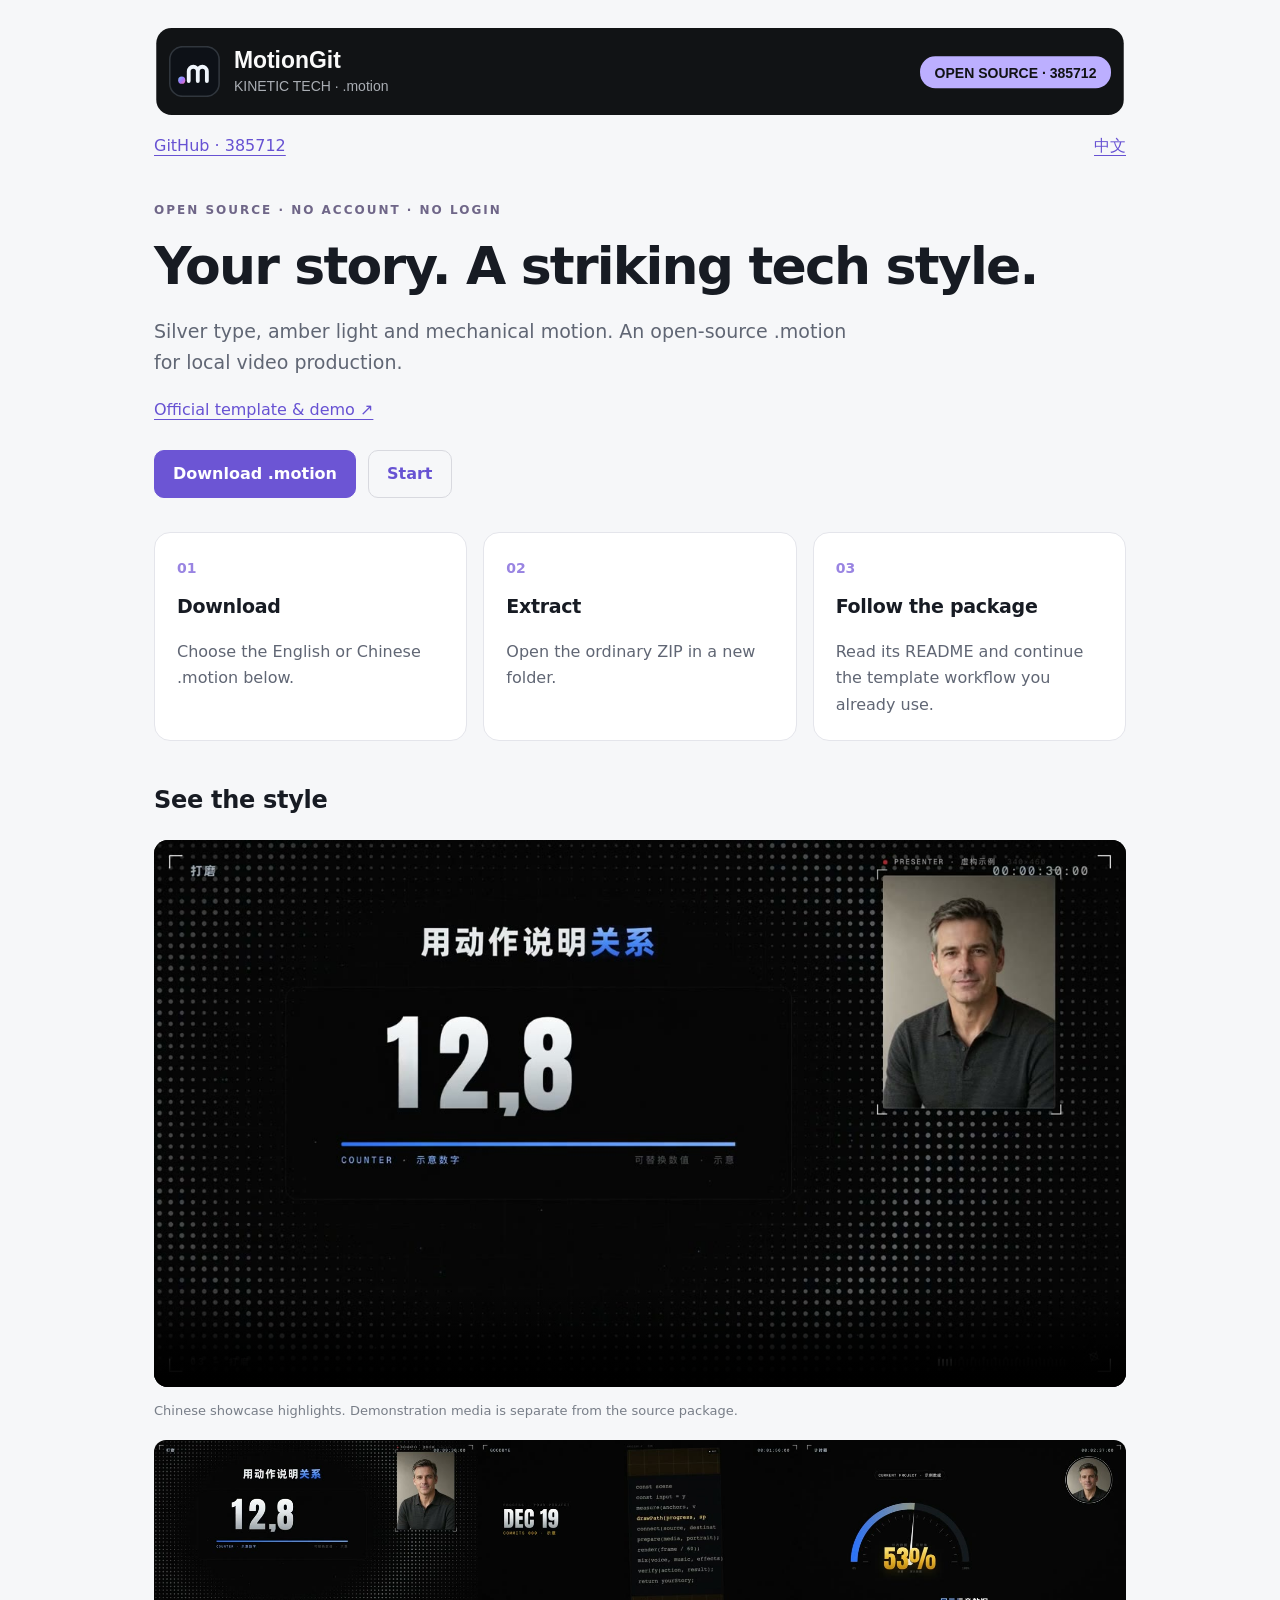
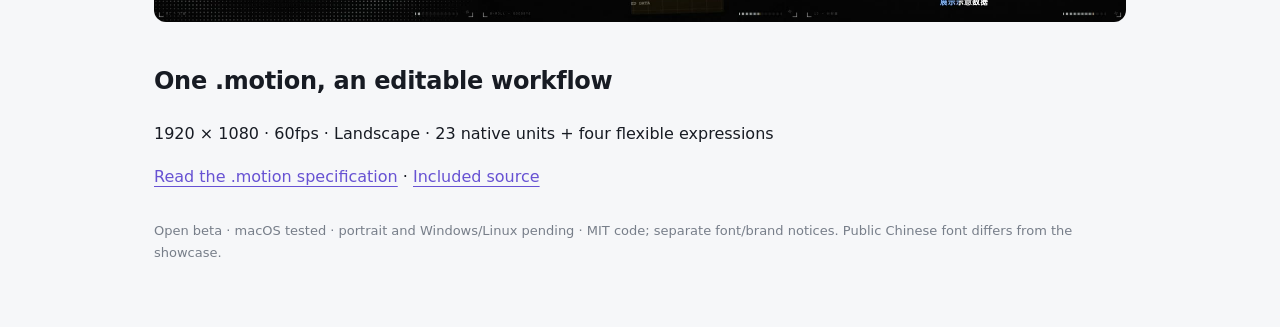
==== index.html @ 77ad91b6 "Publish Kinetic Tech open-source .motion promotion edition" ====
<!doctype html><html lang="en"><head><meta charset="utf-8"><meta name="viewport" content="width=device-width,initial-scale=1"><title>Kinetic Tech · MotionGit</title><style>
:root{color-scheme:light dark}*{box-sizing:border-box}body{margin:0;background:#f6f7f9;color:#171b23;font:16px/1.65 system-ui,sans-serif}main{max-width:1020px;margin:auto;padding:28px 24px 64px}header img{width:100%;display:block}nav{display:flex;justify-content:space-between;margin:18px 0 42px}a{color:#6752d3;text-underline-offset:4px}h1{font-size:clamp(32px,5vw,52px);line-height:1.15;letter-spacing:-1.8px;margin:16px 0}.eyebrow{font-size:12px;letter-spacing:2px;color:#6f6688;font-weight:700}.lead{max-width:720px;color:#606674;font-size:19px}.actions{display:flex;gap:12px;flex-wrap:wrap;margin:26px 0 34px}.button{border:1px solid #d8d9df;border-radius:10px;padding:10px 18px;text-decoration:none;font-weight:650}.primary{background:#6c55d4;color:white;border-color:#6c55d4}.steps{display:grid;grid-template-columns:repeat(3,1fr);gap:16px}article,.note{background:white;border:1px solid #e4e5eb;border-radius:16px;padding:22px}article span{color:#9984e2;font:700 14px system-ui}article h2{font-size:19px;margin:10px 0}article p,.note p{color:#606674;margin-bottom:0}video{width:100%;aspect-ratio:16/9;object-fit:contain;border-radius:14px;background:#111;display:block}.composition{width:100%;border-radius:12px;display:block;margin:18px 0}section{margin-top:40px}h2{letter-spacing:-.3px}.caption{font-size:13px;color:#787e88}.note{margin-top:30px}footer{margin-top:30px;font-size:13px;color:#777e89}@media(max-width:700px){main{padding:16px 16px 40px}.steps{grid-template-columns:1fr}nav{margin-bottom:28px}}@media(prefers-color-scheme:dark){body{background:#0f1217;color:#f0f1f4}article,.note{background:#181c24;border-color:#2b303c}.lead,article p,.note p{color:#b0b5c2}a{color:#b9a6ff}.button{border-color:#383e4c}}
</style></head><body><main><header><img src="assets/hero.svg" alt="MotionGit · Kinetic Tech"></header><nav><a href="https://github.com/motiontemplates/385712">GitHub · 385712</a><a href="zh.html">中文</a></nav><div class="eyebrow">OPEN SOURCE · NO ACCOUNT · NO LOGIN</div><h1>Your story. A striking tech style.</h1><p class="lead">Silver type, amber light and mechanical motion. An open-source .motion for local video production.</p><p><a href="https://motiongit.com/@adunext/385712">Official template & demo ↗</a></p><div class="actions"><a class="button primary" href="https://motiontemplates.github.io/385712/downloads/kinetic-tech-0.2.7-open-beta-en.motion">Download .motion</a><a class="button" href="https://github.com/motiontemplates/385712#start">Start</a></div><div class="steps"><article><span>01</span><h2>Download</h2><p>Choose the English or Chinese .motion below.</p></article><article><span>02</span><h2>Extract</h2><p>Open the ordinary ZIP in a new folder.</p></article><article><span>03</span><h2>Follow the package</h2><p>Read its README and continue the template workflow you already use.</p></article></div><section id="demo"><h2>See the style</h2><video controls preload="metadata" poster="assets/poster.jpg" src="assets/demo.mp4"></video><p class="caption">Chinese showcase highlights. Demonstration media is separate from the source package.</p><img class="composition" src="assets/compositions.jpg" alt="Kinetic Tech compositions"></section><section><h2>One .motion, an editable workflow</h2><p>1920 × 1080 · 60fps · Landscape · 23 native units + four flexible expressions</p><a href="https://motiongit.com/spec">Read the .motion specification</a> · <a href="https://github.com/motiontemplates/385712/tree/main/template">Included source</a></section><footer>Open beta · macOS tested · portrait and Windows/Linux pending · MIT code; separate font/brand notices. Public Chinese font differs from the showcase.</footer></main></body></html>
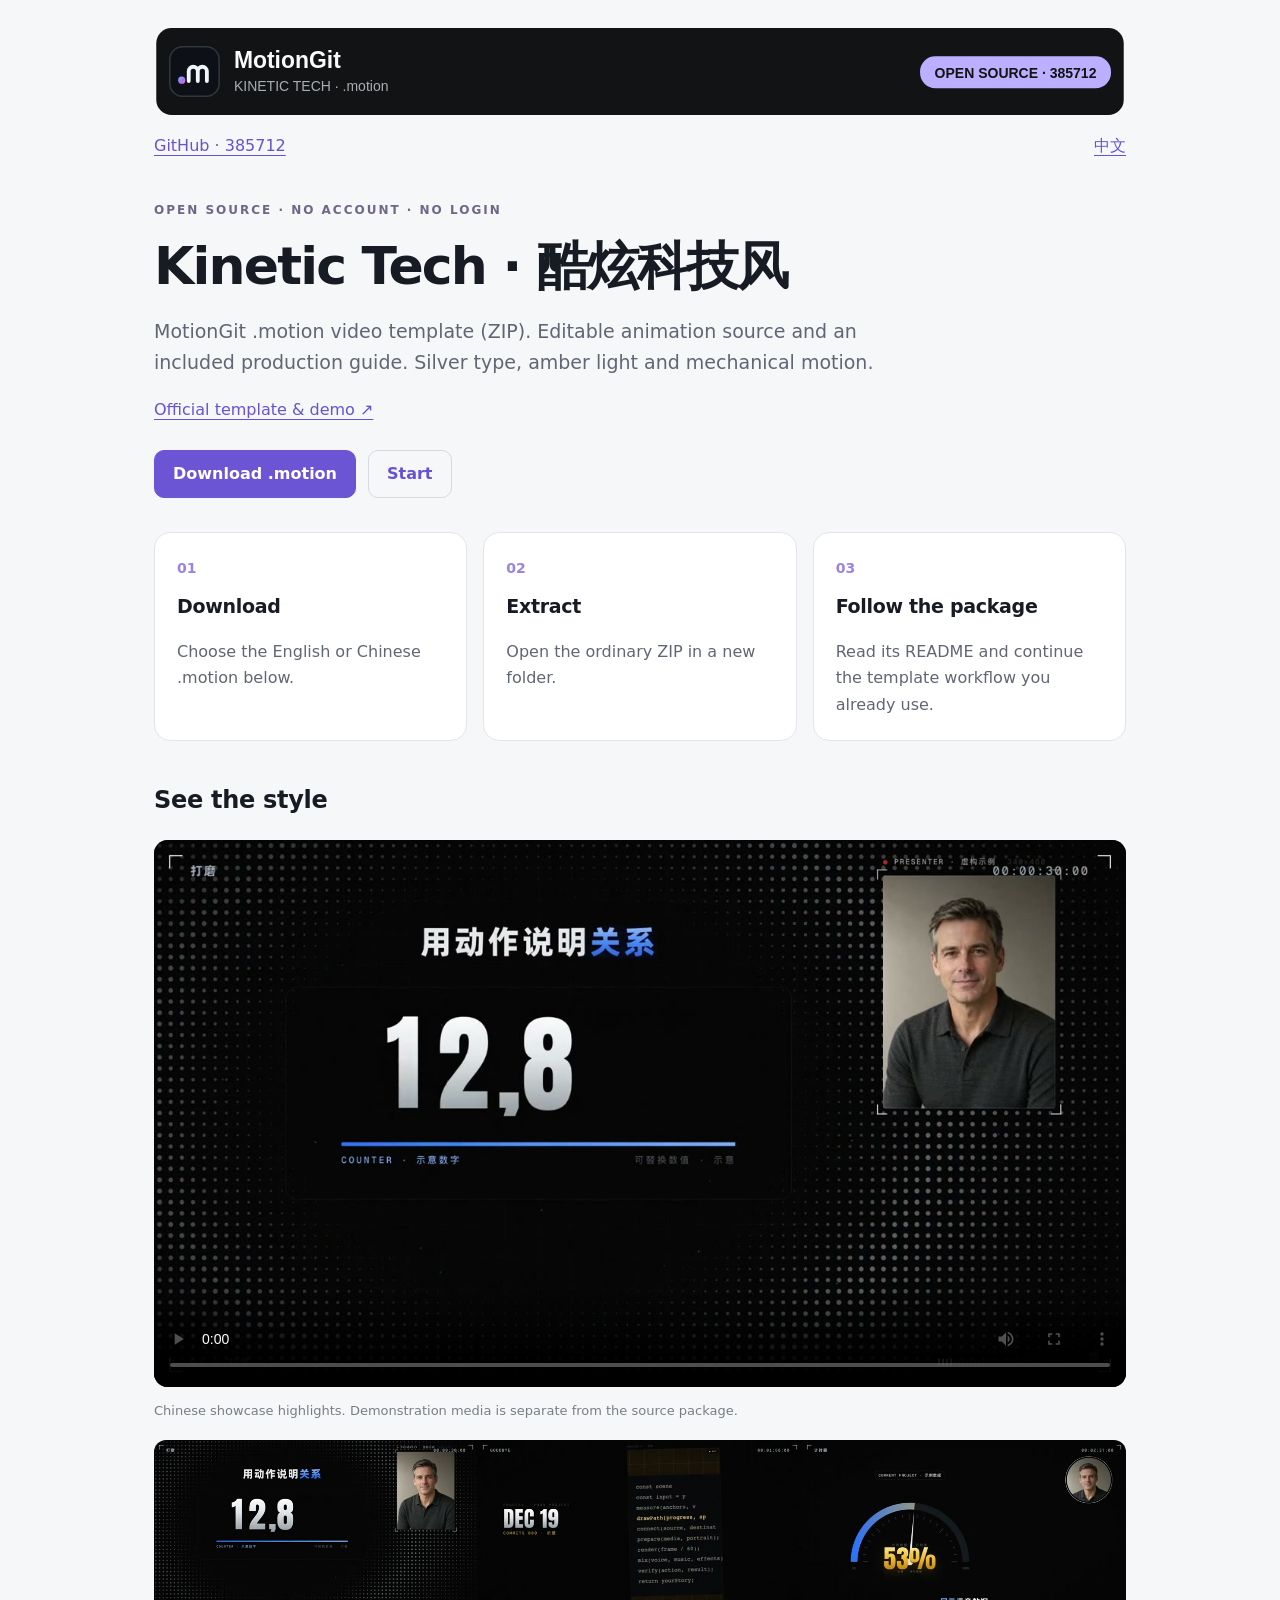
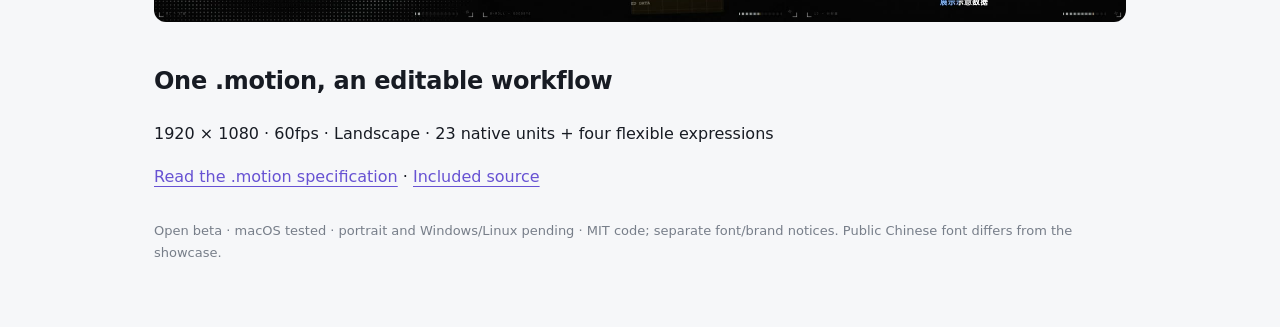
==== commit a9ae63d9: "Publish Kinetic Tech open-source .motion promotion edition" ====
--- a/index.html
+++ b/index.html
@@ -1,3 +1,3 @@
-<!doctype html><html lang="en"><head><meta charset="utf-8"><meta name="viewport" content="width=device-width,initial-scale=1"><title>Kinetic Tech · MotionGit</title><style>
+<!doctype html><html lang="en"><head><meta charset="utf-8"><meta name="viewport" content="width=device-width,initial-scale=1"><title>Kinetic Tech · 酷炫科技风 · MotionGit</title><style>
 :root{color-scheme:light dark}*{box-sizing:border-box}body{margin:0;background:#f6f7f9;color:#171b23;font:16px/1.65 system-ui,sans-serif}main{max-width:1020px;margin:auto;padding:28px 24px 64px}header img{width:100%;display:block}nav{display:flex;justify-content:space-between;margin:18px 0 42px}a{color:#6752d3;text-underline-offset:4px}h1{font-size:clamp(32px,5vw,52px);line-height:1.15;letter-spacing:-1.8px;margin:16px 0}.eyebrow{font-size:12px;letter-spacing:2px;color:#6f6688;font-weight:700}.lead{max-width:720px;color:#606674;font-size:19px}.actions{display:flex;gap:12px;flex-wrap:wrap;margin:26px 0 34px}.button{border:1px solid #d8d9df;border-radius:10px;padding:10px 18px;text-decoration:none;font-weight:650}.primary{background:#6c55d4;color:white;border-color:#6c55d4}.steps{display:grid;grid-template-columns:repeat(3,1fr);gap:16px}article,.note{background:white;border:1px solid #e4e5eb;border-radius:16px;padding:22px}article span{color:#9984e2;font:700 14px system-ui}article h2{font-size:19px;margin:10px 0}article p,.note p{color:#606674;margin-bottom:0}video{width:100%;aspect-ratio:16/9;object-fit:contain;border-radius:14px;background:#111;display:block}.composition{width:100%;border-radius:12px;display:block;margin:18px 0}section{margin-top:40px}h2{letter-spacing:-.3px}.caption{font-size:13px;color:#787e88}.note{margin-top:30px}footer{margin-top:30px;font-size:13px;color:#777e89}@media(max-width:700px){main{padding:16px 16px 40px}.steps{grid-template-columns:1fr}nav{margin-bottom:28px}}@media(prefers-color-scheme:dark){body{background:#0f1217;color:#f0f1f4}article,.note{background:#181c24;border-color:#2b303c}.lead,article p,.note p{color:#b0b5c2}a{color:#b9a6ff}.button{border-color:#383e4c}}
-</style></head><body><main><header><img src="assets/hero.svg" alt="MotionGit · Kinetic Tech"></header><nav><a href="https://github.com/motiontemplates/385712">GitHub · 385712</a><a href="zh.html">中文</a></nav><div class="eyebrow">OPEN SOURCE · NO ACCOUNT · NO LOGIN</div><h1>Your story. A striking tech style.</h1><p class="lead">Silver type, amber light and mechanical motion. An open-source .motion for local video production.</p><p><a href="https://motiongit.com/@adunext/385712">Official template & demo ↗</a></p><div class="actions"><a class="button primary" href="https://motiontemplates.github.io/385712/downloads/kinetic-tech-0.2.7-open-beta-en.motion">Download .motion</a><a class="button" href="https://github.com/motiontemplates/385712#start">Start</a></div><div class="steps"><article><span>01</span><h2>Download</h2><p>Choose the English or Chinese .motion below.</p></article><article><span>02</span><h2>Extract</h2><p>Open the ordinary ZIP in a new folder.</p></article><article><span>03</span><h2>Follow the package</h2><p>Read its README and continue the template workflow you already use.</p></article></div><section id="demo"><h2>See the style</h2><video controls preload="metadata" poster="assets/poster.jpg" src="assets/demo.mp4"></video><p class="caption">Chinese showcase highlights. Demonstration media is separate from the source package.</p><img class="composition" src="assets/compositions.jpg" alt="Kinetic Tech compositions"></section><section><h2>One .motion, an editable workflow</h2><p>1920 × 1080 · 60fps · Landscape · 23 native units + four flexible expressions</p><a href="https://motiongit.com/spec">Read the .motion specification</a> · <a href="https://github.com/motiontemplates/385712/tree/main/template">Included source</a></section><footer>Open beta · macOS tested · portrait and Windows/Linux pending · MIT code; separate font/brand notices. Public Chinese font differs from the showcase.</footer></main></body></html>+</style></head><body><main><header><img src="assets/hero.svg" alt="MotionGit · Kinetic Tech"></header><nav><a href="https://github.com/motiontemplates/385712">GitHub · 385712</a><a href="zh.html">中文</a></nav><div class="eyebrow">OPEN SOURCE · NO ACCOUNT · NO LOGIN</div><h1>Kinetic Tech · 酷炫科技风</h1><p class="lead">MotionGit .motion video template (ZIP). Editable animation source and an included production guide. Silver type, amber light and mechanical motion.</p><p><a href="https://motiongit.com/@adunext/385712">Official template & demo ↗</a></p><div class="actions"><a class="button primary" href="https://motiontemplates.github.io/385712/downloads/kinetic-tech-en.motion">Download .motion</a><a class="button" href="https://github.com/motiontemplates/385712#start">Start</a></div><div class="steps"><article><span>01</span><h2>Download</h2><p>Choose the English or Chinese .motion below.</p></article><article><span>02</span><h2>Extract</h2><p>Open the ordinary ZIP in a new folder.</p></article><article><span>03</span><h2>Follow the package</h2><p>Read its README and continue the template workflow you already use.</p></article></div><section id="demo"><h2>See the style</h2><video controls preload="metadata" poster="assets/poster.jpg" src="assets/demo.mp4"></video><p class="caption">Chinese showcase highlights. Demonstration media is separate from the source package.</p><img class="composition" src="assets/compositions.jpg" alt="Kinetic Tech compositions"></section><section><h2>One .motion, an editable workflow</h2><p>1920 × 1080 · 60fps · Landscape · 23 native units + four flexible expressions</p><a href="https://motiongit.com/spec">Read the .motion specification</a> · <a href="https://github.com/motiontemplates/385712/tree/main/template">Included source</a></section><footer>Open beta · macOS tested · portrait and Windows/Linux pending · MIT code; separate font/brand notices. Public Chinese font differs from the showcase.</footer></main></body></html>
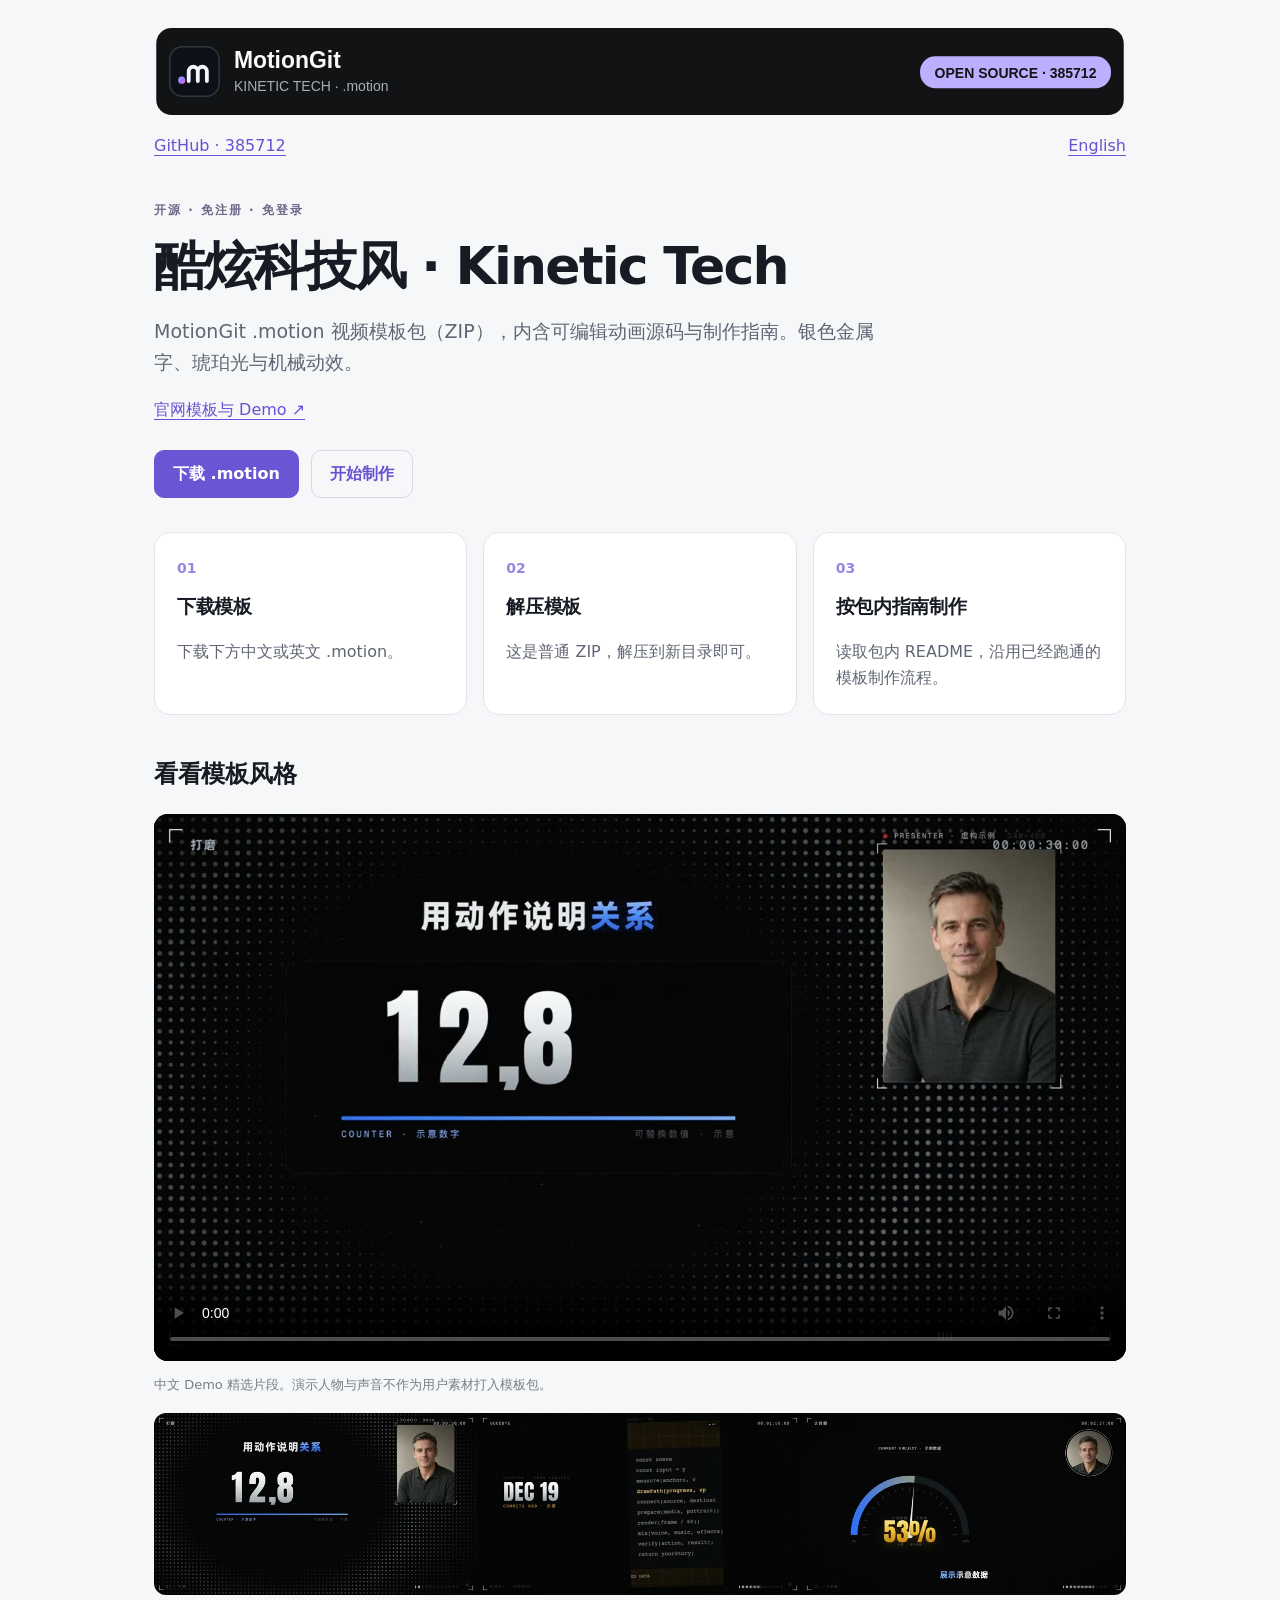
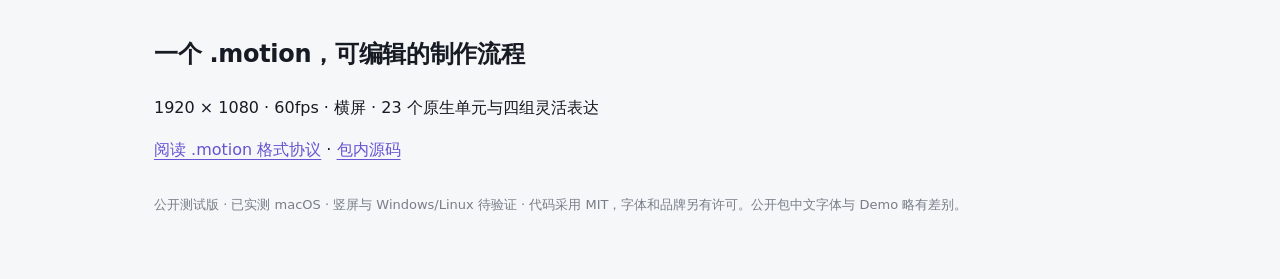
==== commit 30a07017: "Publish Kinetic Tech open-source .motion promotion edition" ====
--- a/index.html
+++ b/index.html
@@ -1,3 +1,3 @@
-<!doctype html><html lang="en"><head><meta charset="utf-8"><meta name="viewport" content="width=device-width,initial-scale=1"><title>Kinetic Tech · 酷炫科技风 · MotionGit</title><style>
+<!doctype html><html lang="zh"><head><meta charset="utf-8"><meta name="viewport" content="width=device-width,initial-scale=1"><title>酷炫科技风 · Kinetic Tech · MotionGit</title><style>
 :root{color-scheme:light dark}*{box-sizing:border-box}body{margin:0;background:#f6f7f9;color:#171b23;font:16px/1.65 system-ui,sans-serif}main{max-width:1020px;margin:auto;padding:28px 24px 64px}header img{width:100%;display:block}nav{display:flex;justify-content:space-between;margin:18px 0 42px}a{color:#6752d3;text-underline-offset:4px}h1{font-size:clamp(32px,5vw,52px);line-height:1.15;letter-spacing:-1.8px;margin:16px 0}.eyebrow{font-size:12px;letter-spacing:2px;color:#6f6688;font-weight:700}.lead{max-width:720px;color:#606674;font-size:19px}.actions{display:flex;gap:12px;flex-wrap:wrap;margin:26px 0 34px}.button{border:1px solid #d8d9df;border-radius:10px;padding:10px 18px;text-decoration:none;font-weight:650}.primary{background:#6c55d4;color:white;border-color:#6c55d4}.steps{display:grid;grid-template-columns:repeat(3,1fr);gap:16px}article,.note{background:white;border:1px solid #e4e5eb;border-radius:16px;padding:22px}article span{color:#9984e2;font:700 14px system-ui}article h2{font-size:19px;margin:10px 0}article p,.note p{color:#606674;margin-bottom:0}video{width:100%;aspect-ratio:16/9;object-fit:contain;border-radius:14px;background:#111;display:block}.composition{width:100%;border-radius:12px;display:block;margin:18px 0}section{margin-top:40px}h2{letter-spacing:-.3px}.caption{font-size:13px;color:#787e88}.note{margin-top:30px}footer{margin-top:30px;font-size:13px;color:#777e89}@media(max-width:700px){main{padding:16px 16px 40px}.steps{grid-template-columns:1fr}nav{margin-bottom:28px}}@media(prefers-color-scheme:dark){body{background:#0f1217;color:#f0f1f4}article,.note{background:#181c24;border-color:#2b303c}.lead,article p,.note p{color:#b0b5c2}a{color:#b9a6ff}.button{border-color:#383e4c}}
-</style></head><body><main><header><img src="assets/hero.svg" alt="MotionGit · Kinetic Tech"></header><nav><a href="https://github.com/motiontemplates/385712">GitHub · 385712</a><a href="zh.html">中文</a></nav><div class="eyebrow">OPEN SOURCE · NO ACCOUNT · NO LOGIN</div><h1>Kinetic Tech · 酷炫科技风</h1><p class="lead">MotionGit .motion video template (ZIP). Editable animation source and an included production guide. Silver type, amber light and mechanical motion.</p><p><a href="https://motiongit.com/@adunext/385712">Official template & demo ↗</a></p><div class="actions"><a class="button primary" href="https://motiontemplates.github.io/385712/downloads/kinetic-tech-en.motion">Download .motion</a><a class="button" href="https://github.com/motiontemplates/385712#start">Start</a></div><div class="steps"><article><span>01</span><h2>Download</h2><p>Choose the English or Chinese .motion below.</p></article><article><span>02</span><h2>Extract</h2><p>Open the ordinary ZIP in a new folder.</p></article><article><span>03</span><h2>Follow the package</h2><p>Read its README and continue the template workflow you already use.</p></article></div><section id="demo"><h2>See the style</h2><video controls preload="metadata" poster="assets/poster.jpg" src="assets/demo.mp4"></video><p class="caption">Chinese showcase highlights. Demonstration media is separate from the source package.</p><img class="composition" src="assets/compositions.jpg" alt="Kinetic Tech compositions"></section><section><h2>One .motion, an editable workflow</h2><p>1920 × 1080 · 60fps · Landscape · 23 native units + four flexible expressions</p><a href="https://motiongit.com/spec">Read the .motion specification</a> · <a href="https://github.com/motiontemplates/385712/tree/main/template">Included source</a></section><footer>Open beta · macOS tested · portrait and Windows/Linux pending · MIT code; separate font/brand notices. Public Chinese font differs from the showcase.</footer></main></body></html>+</style></head><body><main><header><img src="assets/hero.svg" alt="MotionGit · Kinetic Tech"></header><nav><a href="https://github.com/motiontemplates/385712">GitHub · 385712</a><a href="en.html">English</a></nav><div class="eyebrow">开源 · 免注册 · 免登录</div><h1>酷炫科技风 · Kinetic Tech</h1><p class="lead">MotionGit .motion 视频模板包（ZIP），内含可编辑动画源码与制作指南。银色金属字、琥珀光与机械动效。</p><p><a href="https://motiongit.com/@adunext/385712">官网模板与 Demo ↗</a></p><div class="actions"><a class="button primary" href="https://motiontemplates.github.io/385712/downloads/kinetic-tech-zh.motion">下载 .motion</a><a class="button" href="https://github.com/motiontemplates/385712#开始制作">开始制作</a></div><div class="steps"><article><span>01</span><h2>下载模板</h2><p>下载下方中文或英文 .motion。</p></article><article><span>02</span><h2>解压模板</h2><p>这是普通 ZIP，解压到新目录即可。</p></article><article><span>03</span><h2>按包内指南制作</h2><p>读取包内 README，沿用已经跑通的模板制作流程。</p></article></div><section id="demo"><h2>看看模板风格</h2><video controls preload="metadata" poster="assets/poster.jpg" src="assets/demo.mp4"></video><p class="caption">中文 Demo 精选片段。演示人物与声音不作为用户素材打入模板包。</p><img class="composition" src="assets/compositions.jpg" alt="Kinetic Tech compositions"></section><section><h2>一个 .motion，可编辑的制作流程</h2><p>1920 × 1080 · 60fps · 横屏 · 23 个原生单元与四组灵活表达</p><a href="https://motiongit.com/spec">阅读 .motion 格式协议</a> · <a href="https://github.com/motiontemplates/385712/tree/main/template">包内源码</a></section><footer>公开测试版 · 已实测 macOS · 竖屏与 Windows/Linux 待验证 · 代码采用 MIT，字体和品牌另有许可。公开包中文字体与 Demo 略有差别。</footer></main></body></html>
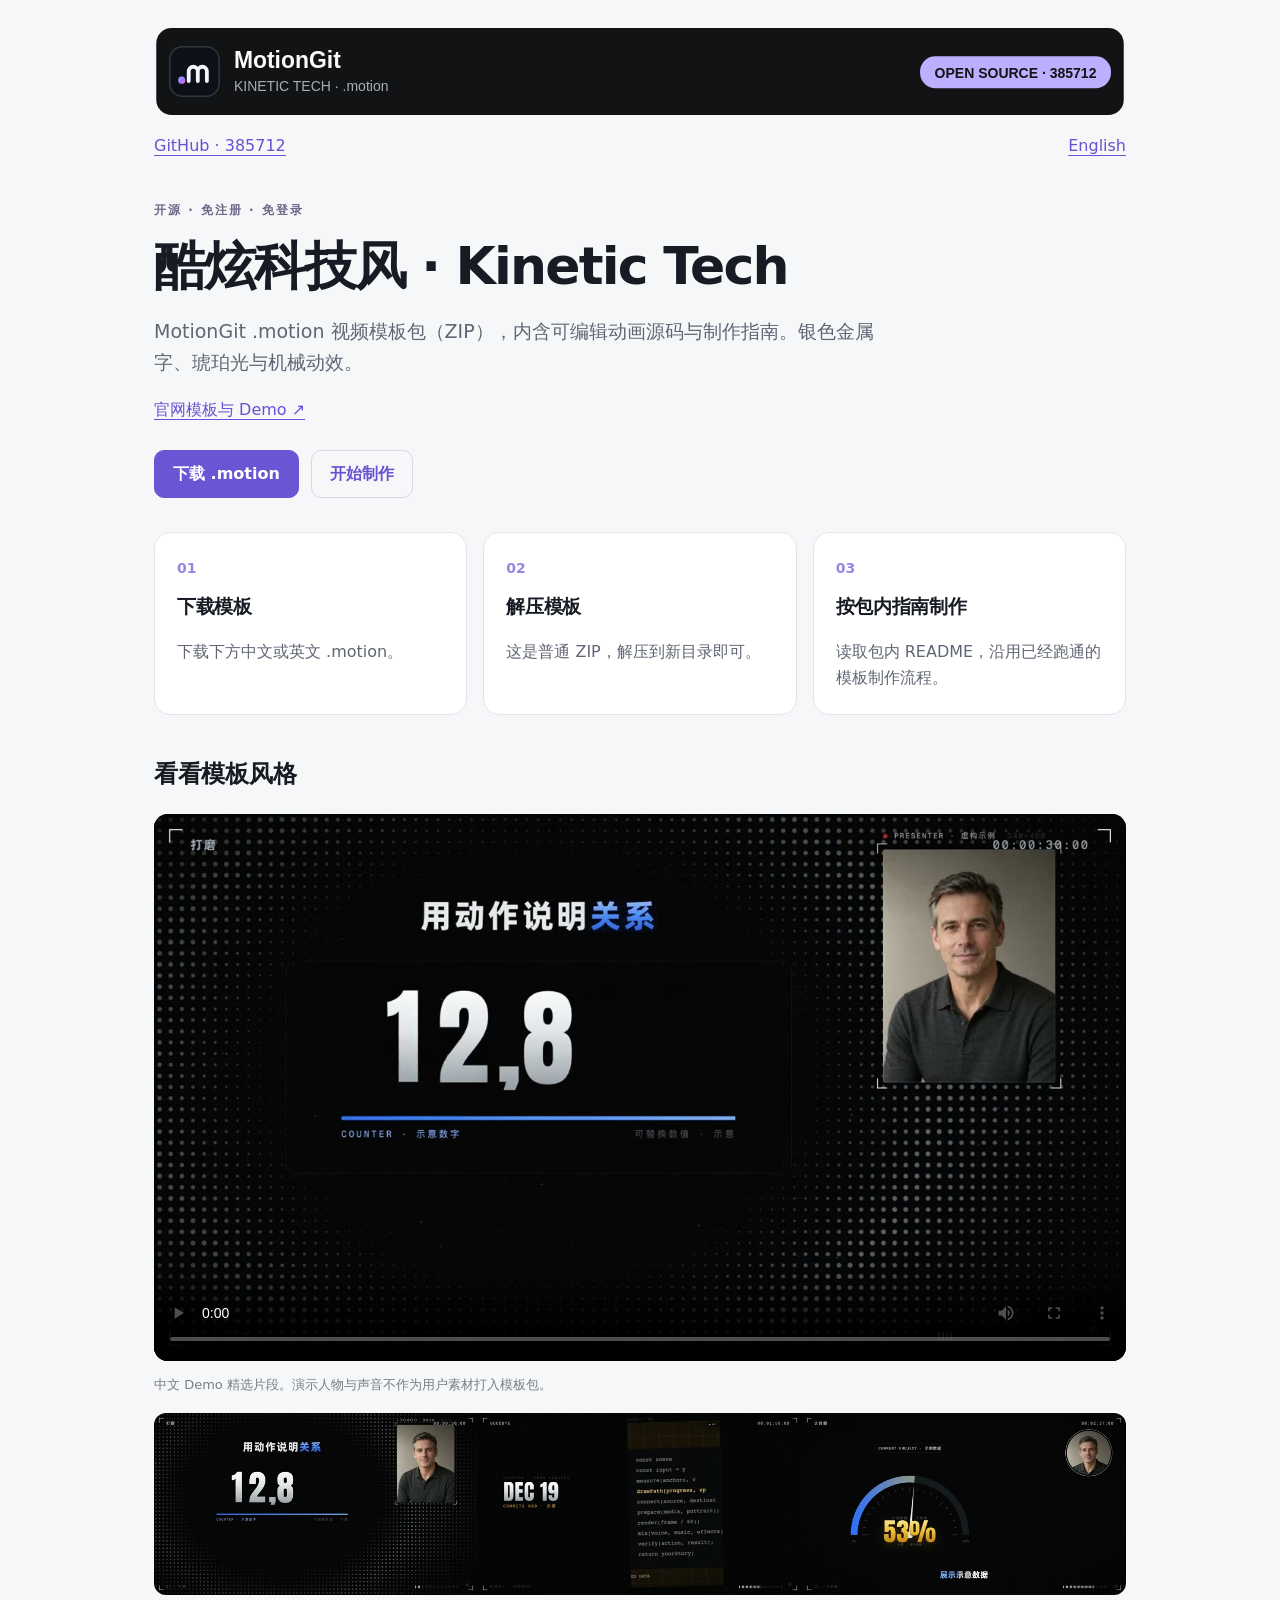
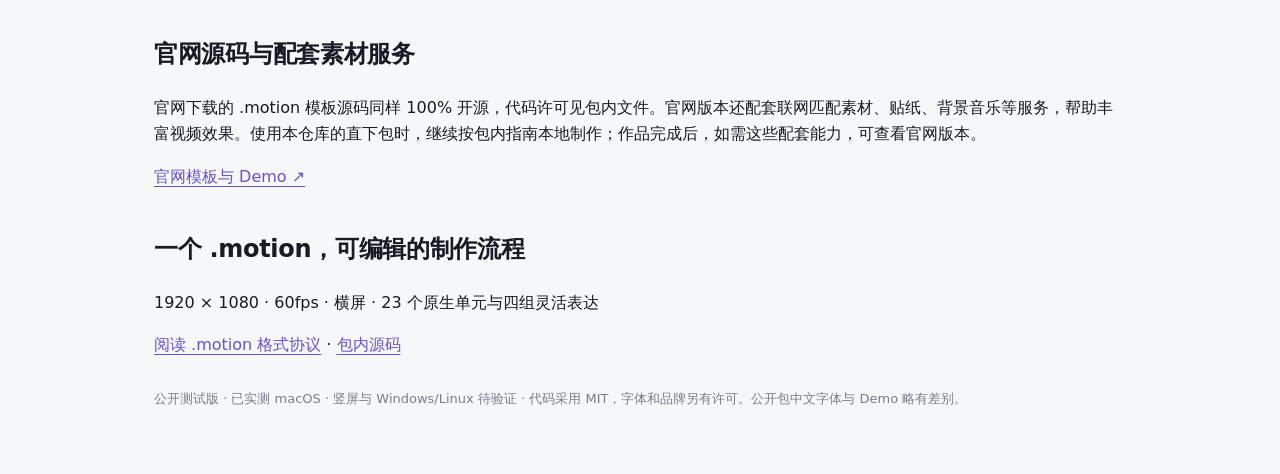
==== commit 5f5872a1: "Clarify open source and official online asset services" ====
--- a/index.html
+++ b/index.html
@@ -1,3 +1,3 @@
 <!doctype html><html lang="zh"><head><meta charset="utf-8"><meta name="viewport" content="width=device-width,initial-scale=1"><title>酷炫科技风 · Kinetic Tech · MotionGit</title><style>
 :root{color-scheme:light dark}*{box-sizing:border-box}body{margin:0;background:#f6f7f9;color:#171b23;font:16px/1.65 system-ui,sans-serif}main{max-width:1020px;margin:auto;padding:28px 24px 64px}header img{width:100%;display:block}nav{display:flex;justify-content:space-between;margin:18px 0 42px}a{color:#6752d3;text-underline-offset:4px}h1{font-size:clamp(32px,5vw,52px);line-height:1.15;letter-spacing:-1.8px;margin:16px 0}.eyebrow{font-size:12px;letter-spacing:2px;color:#6f6688;font-weight:700}.lead{max-width:720px;color:#606674;font-size:19px}.actions{display:flex;gap:12px;flex-wrap:wrap;margin:26px 0 34px}.button{border:1px solid #d8d9df;border-radius:10px;padding:10px 18px;text-decoration:none;font-weight:650}.primary{background:#6c55d4;color:white;border-color:#6c55d4}.steps{display:grid;grid-template-columns:repeat(3,1fr);gap:16px}article,.note{background:white;border:1px solid #e4e5eb;border-radius:16px;padding:22px}article span{color:#9984e2;font:700 14px system-ui}article h2{font-size:19px;margin:10px 0}article p,.note p{color:#606674;margin-bottom:0}video{width:100%;aspect-ratio:16/9;object-fit:contain;border-radius:14px;background:#111;display:block}.composition{width:100%;border-radius:12px;display:block;margin:18px 0}section{margin-top:40px}h2{letter-spacing:-.3px}.caption{font-size:13px;color:#787e88}.note{margin-top:30px}footer{margin-top:30px;font-size:13px;color:#777e89}@media(max-width:700px){main{padding:16px 16px 40px}.steps{grid-template-columns:1fr}nav{margin-bottom:28px}}@media(prefers-color-scheme:dark){body{background:#0f1217;color:#f0f1f4}article,.note{background:#181c24;border-color:#2b303c}.lead,article p,.note p{color:#b0b5c2}a{color:#b9a6ff}.button{border-color:#383e4c}}
-</style></head><body><main><header><img src="assets/hero.svg" alt="MotionGit · Kinetic Tech"></header><nav><a href="https://github.com/motiontemplates/385712">GitHub · 385712</a><a href="en.html">English</a></nav><div class="eyebrow">开源 · 免注册 · 免登录</div><h1>酷炫科技风 · Kinetic Tech</h1><p class="lead">MotionGit .motion 视频模板包（ZIP），内含可编辑动画源码与制作指南。银色金属字、琥珀光与机械动效。</p><p><a href="https://motiongit.com/@adunext/385712">官网模板与 Demo ↗</a></p><div class="actions"><a class="button primary" href="https://motiontemplates.github.io/385712/downloads/kinetic-tech-zh.motion">下载 .motion</a><a class="button" href="https://github.com/motiontemplates/385712#开始制作">开始制作</a></div><div class="steps"><article><span>01</span><h2>下载模板</h2><p>下载下方中文或英文 .motion。</p></article><article><span>02</span><h2>解压模板</h2><p>这是普通 ZIP，解压到新目录即可。</p></article><article><span>03</span><h2>按包内指南制作</h2><p>读取包内 README，沿用已经跑通的模板制作流程。</p></article></div><section id="demo"><h2>看看模板风格</h2><video controls preload="metadata" poster="assets/poster.jpg" src="assets/demo.mp4"></video><p class="caption">中文 Demo 精选片段。演示人物与声音不作为用户素材打入模板包。</p><img class="composition" src="assets/compositions.jpg" alt="Kinetic Tech compositions"></section><section><h2>一个 .motion，可编辑的制作流程</h2><p>1920 × 1080 · 60fps · 横屏 · 23 个原生单元与四组灵活表达</p><a href="https://motiongit.com/spec">阅读 .motion 格式协议</a> · <a href="https://github.com/motiontemplates/385712/tree/main/template">包内源码</a></section><footer>公开测试版 · 已实测 macOS · 竖屏与 Windows/Linux 待验证 · 代码采用 MIT，字体和品牌另有许可。公开包中文字体与 Demo 略有差别。</footer></main></body></html>+</style></head><body><main><header><img src="assets/hero.svg" alt="MotionGit · Kinetic Tech"></header><nav><a href="https://github.com/motiontemplates/385712">GitHub · 385712</a><a href="en.html">English</a></nav><div class="eyebrow">开源 · 免注册 · 免登录</div><h1>酷炫科技风 · Kinetic Tech</h1><p class="lead">MotionGit .motion 视频模板包（ZIP），内含可编辑动画源码与制作指南。银色金属字、琥珀光与机械动效。</p><p><a href="https://motiongit.com/@adunext/385712">官网模板与 Demo ↗</a></p><div class="actions"><a class="button primary" href="https://motiontemplates.github.io/385712/downloads/kinetic-tech-zh.motion">下载 .motion</a><a class="button" href="https://github.com/motiontemplates/385712#开始制作">开始制作</a></div><div class="steps"><article><span>01</span><h2>下载模板</h2><p>下载下方中文或英文 .motion。</p></article><article><span>02</span><h2>解压模板</h2><p>这是普通 ZIP，解压到新目录即可。</p></article><article><span>03</span><h2>按包内指南制作</h2><p>读取包内 README，沿用已经跑通的模板制作流程。</p></article></div><section id="demo"><h2>看看模板风格</h2><video controls preload="metadata" poster="assets/poster.jpg" src="assets/demo.mp4"></video><p class="caption">中文 Demo 精选片段。演示人物与声音不作为用户素材打入模板包。</p><img class="composition" src="assets/compositions.jpg" alt="Kinetic Tech compositions"></section><section><h2>官网源码与配套素材服务</h2><p>官网下载的 .motion 模板源码同样 100% 开源，代码许可见包内文件。官网版本还配套联网匹配素材、贴纸、背景音乐等服务，帮助丰富视频效果。使用本仓库的直下包时，继续按包内指南本地制作；作品完成后，如需这些配套能力，可查看官网版本。</p><p><a href="https://motiongit.com/@adunext/385712">官网模板与 Demo ↗</a></p></section><section><h2>一个 .motion，可编辑的制作流程</h2><p>1920 × 1080 · 60fps · 横屏 · 23 个原生单元与四组灵活表达</p><a href="https://motiongit.com/spec">阅读 .motion 格式协议</a> · <a href="https://github.com/motiontemplates/385712/tree/main/template">包内源码</a></section><footer>公开测试版 · 已实测 macOS · 竖屏与 Windows/Linux 待验证 · 代码采用 MIT，字体和品牌另有许可。公开包中文字体与 Demo 略有差别。</footer></main></body></html>
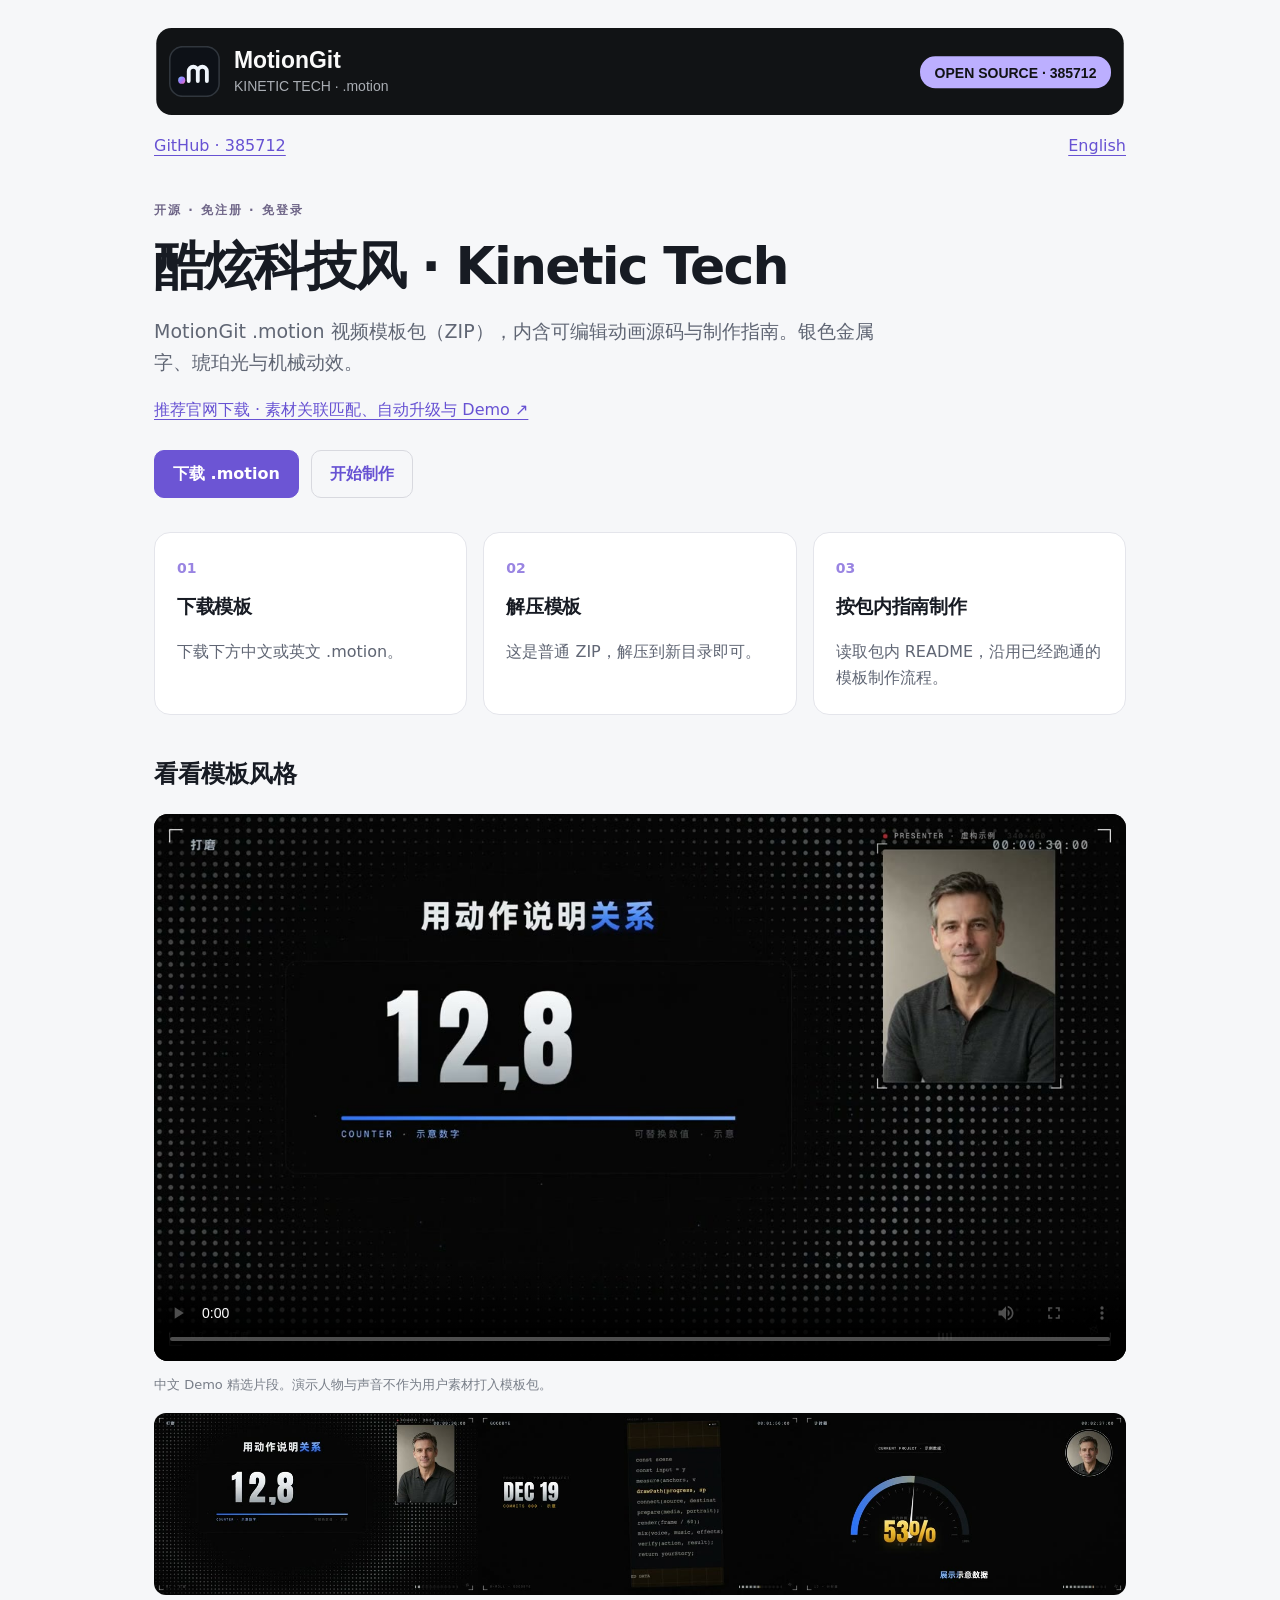
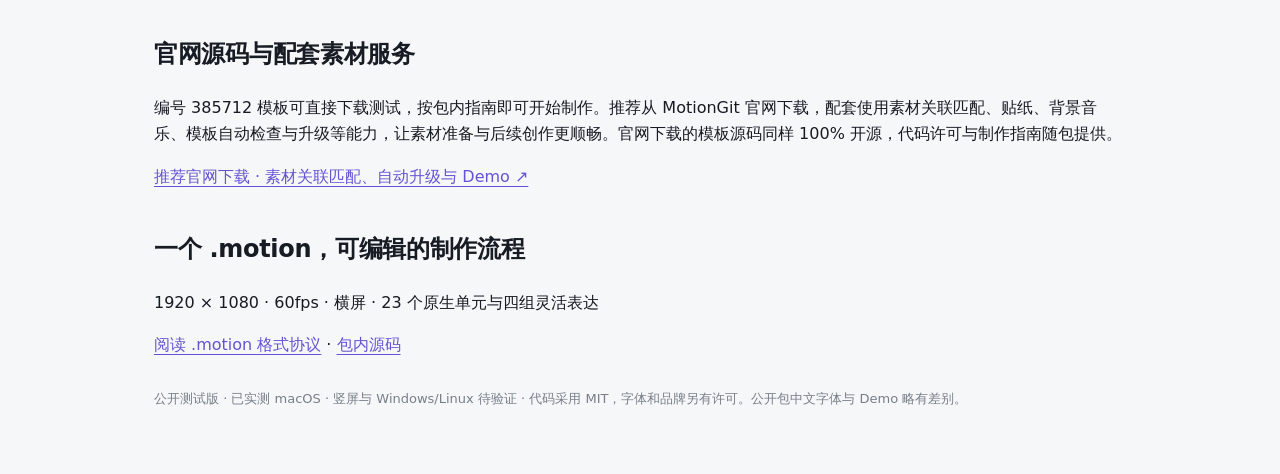
==== commit 50283269: "Recommend official asset matching and updates alongside direct template testing" ====
--- a/index.html
+++ b/index.html
@@ -1,3 +1,3 @@
 <!doctype html><html lang="zh"><head><meta charset="utf-8"><meta name="viewport" content="width=device-width,initial-scale=1"><title>酷炫科技风 · Kinetic Tech · MotionGit</title><style>
 :root{color-scheme:light dark}*{box-sizing:border-box}body{margin:0;background:#f6f7f9;color:#171b23;font:16px/1.65 system-ui,sans-serif}main{max-width:1020px;margin:auto;padding:28px 24px 64px}header img{width:100%;display:block}nav{display:flex;justify-content:space-between;margin:18px 0 42px}a{color:#6752d3;text-underline-offset:4px}h1{font-size:clamp(32px,5vw,52px);line-height:1.15;letter-spacing:-1.8px;margin:16px 0}.eyebrow{font-size:12px;letter-spacing:2px;color:#6f6688;font-weight:700}.lead{max-width:720px;color:#606674;font-size:19px}.actions{display:flex;gap:12px;flex-wrap:wrap;margin:26px 0 34px}.button{border:1px solid #d8d9df;border-radius:10px;padding:10px 18px;text-decoration:none;font-weight:650}.primary{background:#6c55d4;color:white;border-color:#6c55d4}.steps{display:grid;grid-template-columns:repeat(3,1fr);gap:16px}article,.note{background:white;border:1px solid #e4e5eb;border-radius:16px;padding:22px}article span{color:#9984e2;font:700 14px system-ui}article h2{font-size:19px;margin:10px 0}article p,.note p{color:#606674;margin-bottom:0}video{width:100%;aspect-ratio:16/9;object-fit:contain;border-radius:14px;background:#111;display:block}.composition{width:100%;border-radius:12px;display:block;margin:18px 0}section{margin-top:40px}h2{letter-spacing:-.3px}.caption{font-size:13px;color:#787e88}.note{margin-top:30px}footer{margin-top:30px;font-size:13px;color:#777e89}@media(max-width:700px){main{padding:16px 16px 40px}.steps{grid-template-columns:1fr}nav{margin-bottom:28px}}@media(prefers-color-scheme:dark){body{background:#0f1217;color:#f0f1f4}article,.note{background:#181c24;border-color:#2b303c}.lead,article p,.note p{color:#b0b5c2}a{color:#b9a6ff}.button{border-color:#383e4c}}
-</style></head><body><main><header><img src="assets/hero.svg" alt="MotionGit · Kinetic Tech"></header><nav><a href="https://github.com/motiontemplates/385712">GitHub · 385712</a><a href="en.html">English</a></nav><div class="eyebrow">开源 · 免注册 · 免登录</div><h1>酷炫科技风 · Kinetic Tech</h1><p class="lead">MotionGit .motion 视频模板包（ZIP），内含可编辑动画源码与制作指南。银色金属字、琥珀光与机械动效。</p><p><a href="https://motiongit.com/@adunext/385712">官网模板与 Demo ↗</a></p><div class="actions"><a class="button primary" href="https://motiontemplates.github.io/385712/downloads/kinetic-tech-zh.motion">下载 .motion</a><a class="button" href="https://github.com/motiontemplates/385712#开始制作">开始制作</a></div><div class="steps"><article><span>01</span><h2>下载模板</h2><p>下载下方中文或英文 .motion。</p></article><article><span>02</span><h2>解压模板</h2><p>这是普通 ZIP，解压到新目录即可。</p></article><article><span>03</span><h2>按包内指南制作</h2><p>读取包内 README，沿用已经跑通的模板制作流程。</p></article></div><section id="demo"><h2>看看模板风格</h2><video controls preload="metadata" poster="assets/poster.jpg" src="assets/demo.mp4"></video><p class="caption">中文 Demo 精选片段。演示人物与声音不作为用户素材打入模板包。</p><img class="composition" src="assets/compositions.jpg" alt="Kinetic Tech compositions"></section><section><h2>官网源码与配套素材服务</h2><p>官网下载的 .motion 模板源码同样 100% 开源，代码许可见包内文件。官网版本还配套联网匹配素材、贴纸、背景音乐等服务，帮助丰富视频效果。使用本仓库的直下包时，继续按包内指南本地制作；作品完成后，如需这些配套能力，可查看官网版本。</p><p><a href="https://motiongit.com/@adunext/385712">官网模板与 Demo ↗</a></p></section><section><h2>一个 .motion，可编辑的制作流程</h2><p>1920 × 1080 · 60fps · 横屏 · 23 个原生单元与四组灵活表达</p><a href="https://motiongit.com/spec">阅读 .motion 格式协议</a> · <a href="https://github.com/motiontemplates/385712/tree/main/template">包内源码</a></section><footer>公开测试版 · 已实测 macOS · 竖屏与 Windows/Linux 待验证 · 代码采用 MIT，字体和品牌另有许可。公开包中文字体与 Demo 略有差别。</footer></main></body></html>+</style></head><body><main><header><img src="assets/hero.svg" alt="MotionGit · Kinetic Tech"></header><nav><a href="https://github.com/motiontemplates/385712">GitHub · 385712</a><a href="en.html">English</a></nav><div class="eyebrow">开源 · 免注册 · 免登录</div><h1>酷炫科技风 · Kinetic Tech</h1><p class="lead">MotionGit .motion 视频模板包（ZIP），内含可编辑动画源码与制作指南。银色金属字、琥珀光与机械动效。</p><p><a href="https://motiongit.com/@adunext/385712">推荐官网下载 · 素材关联匹配、自动升级与 Demo ↗</a></p><div class="actions"><a class="button primary" href="https://motiontemplates.github.io/385712/downloads/kinetic-tech-zh.motion">下载 .motion</a><a class="button" href="https://github.com/motiontemplates/385712#开始制作">开始制作</a></div><div class="steps"><article><span>01</span><h2>下载模板</h2><p>下载下方中文或英文 .motion。</p></article><article><span>02</span><h2>解压模板</h2><p>这是普通 ZIP，解压到新目录即可。</p></article><article><span>03</span><h2>按包内指南制作</h2><p>读取包内 README，沿用已经跑通的模板制作流程。</p></article></div><section id="demo"><h2>看看模板风格</h2><video controls preload="metadata" poster="assets/poster.jpg" src="assets/demo.mp4"></video><p class="caption">中文 Demo 精选片段。演示人物与声音不作为用户素材打入模板包。</p><img class="composition" src="assets/compositions.jpg" alt="Kinetic Tech compositions"></section><section><h2>官网源码与配套素材服务</h2><p>编号 385712 模板可直接下载测试，按包内指南即可开始制作。推荐从 MotionGit 官网下载，配套使用素材关联匹配、贴纸、背景音乐、模板自动检查与升级等能力，让素材准备与后续创作更顺畅。官网下载的模板源码同样 100% 开源，代码许可与制作指南随包提供。</p><p><a href="https://motiongit.com/@adunext/385712">推荐官网下载 · 素材关联匹配、自动升级与 Demo ↗</a></p></section><section><h2>一个 .motion，可编辑的制作流程</h2><p>1920 × 1080 · 60fps · 横屏 · 23 个原生单元与四组灵活表达</p><a href="https://motiongit.com/spec">阅读 .motion 格式协议</a> · <a href="https://github.com/motiontemplates/385712/tree/main/template">包内源码</a></section><footer>公开测试版 · 已实测 macOS · 竖屏与 Windows/Linux 待验证 · 代码采用 MIT，字体和品牌另有许可。公开包中文字体与 Demo 略有差别。</footer></main></body></html>
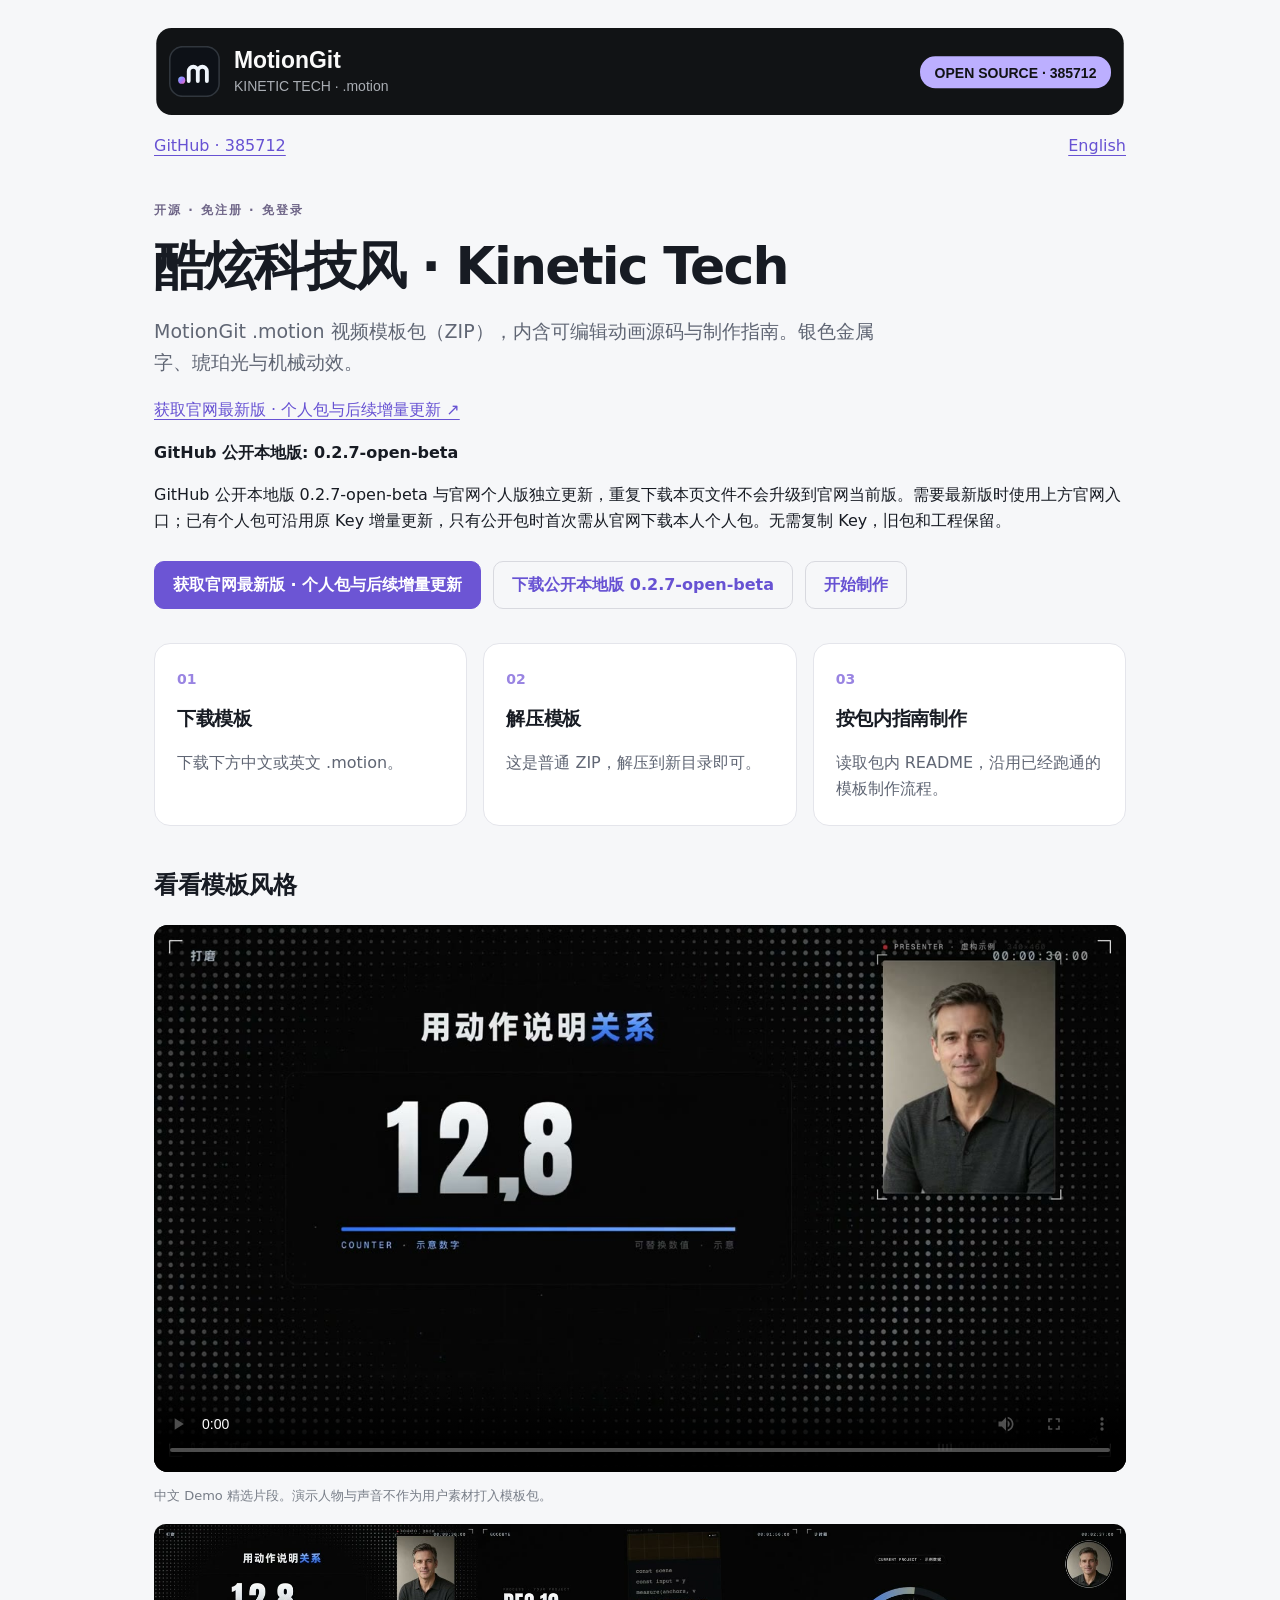
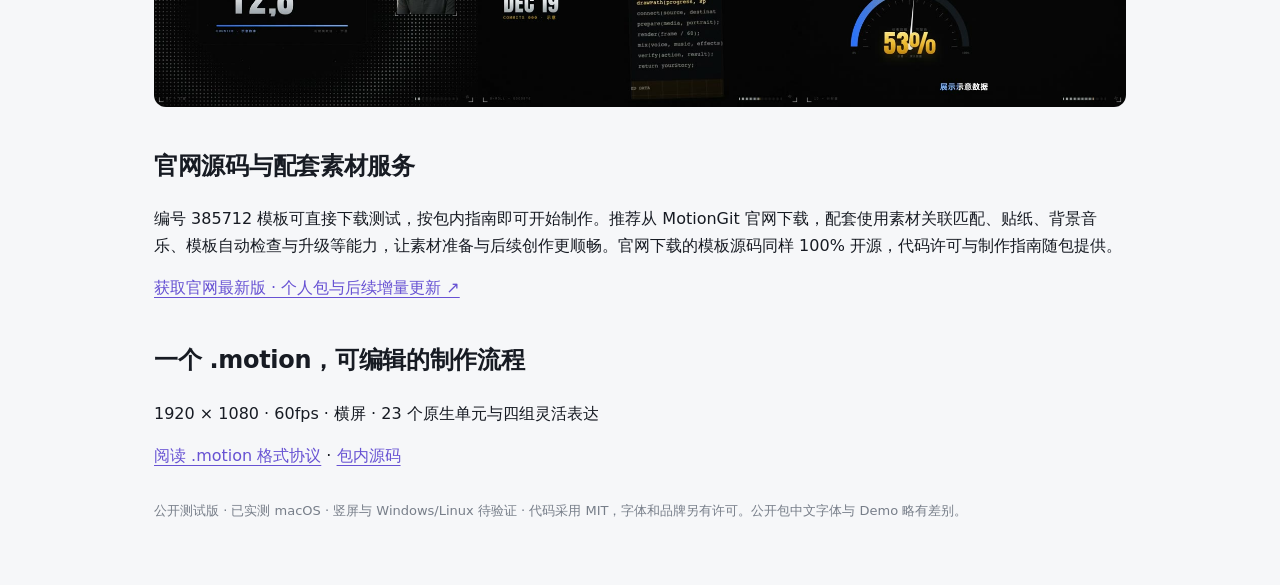
==== commit 9dfbe7d7: "Publish Kinetic Tech open-source .motion promotion edition" ====
--- a/index.html
+++ b/index.html
@@ -1,3 +1,3 @@
 <!doctype html><html lang="zh"><head><meta charset="utf-8"><meta name="viewport" content="width=device-width,initial-scale=1"><title>酷炫科技风 · Kinetic Tech · MotionGit</title><style>
 :root{color-scheme:light dark}*{box-sizing:border-box}body{margin:0;background:#f6f7f9;color:#171b23;font:16px/1.65 system-ui,sans-serif}main{max-width:1020px;margin:auto;padding:28px 24px 64px}header img{width:100%;display:block}nav{display:flex;justify-content:space-between;margin:18px 0 42px}a{color:#6752d3;text-underline-offset:4px}h1{font-size:clamp(32px,5vw,52px);line-height:1.15;letter-spacing:-1.8px;margin:16px 0}.eyebrow{font-size:12px;letter-spacing:2px;color:#6f6688;font-weight:700}.lead{max-width:720px;color:#606674;font-size:19px}.actions{display:flex;gap:12px;flex-wrap:wrap;margin:26px 0 34px}.button{border:1px solid #d8d9df;border-radius:10px;padding:10px 18px;text-decoration:none;font-weight:650}.primary{background:#6c55d4;color:white;border-color:#6c55d4}.steps{display:grid;grid-template-columns:repeat(3,1fr);gap:16px}article,.note{background:white;border:1px solid #e4e5eb;border-radius:16px;padding:22px}article span{color:#9984e2;font:700 14px system-ui}article h2{font-size:19px;margin:10px 0}article p,.note p{color:#606674;margin-bottom:0}video{width:100%;aspect-ratio:16/9;object-fit:contain;border-radius:14px;background:#111;display:block}.composition{width:100%;border-radius:12px;display:block;margin:18px 0}section{margin-top:40px}h2{letter-spacing:-.3px}.caption{font-size:13px;color:#787e88}.note{margin-top:30px}footer{margin-top:30px;font-size:13px;color:#777e89}@media(max-width:700px){main{padding:16px 16px 40px}.steps{grid-template-columns:1fr}nav{margin-bottom:28px}}@media(prefers-color-scheme:dark){body{background:#0f1217;color:#f0f1f4}article,.note{background:#181c24;border-color:#2b303c}.lead,article p,.note p{color:#b0b5c2}a{color:#b9a6ff}.button{border-color:#383e4c}}
-</style></head><body><main><header><img src="assets/hero.svg" alt="MotionGit · Kinetic Tech"></header><nav><a href="https://github.com/motiontemplates/385712">GitHub · 385712</a><a href="en.html">English</a></nav><div class="eyebrow">开源 · 免注册 · 免登录</div><h1>酷炫科技风 · Kinetic Tech</h1><p class="lead">MotionGit .motion 视频模板包（ZIP），内含可编辑动画源码与制作指南。银色金属字、琥珀光与机械动效。</p><p><a href="https://motiongit.com/@adunext/385712">推荐官网下载 · 素材关联匹配、自动升级与 Demo ↗</a></p><div class="actions"><a class="button primary" href="https://motiontemplates.github.io/385712/downloads/kinetic-tech-zh.motion">下载 .motion</a><a class="button" href="https://github.com/motiontemplates/385712#开始制作">开始制作</a></div><div class="steps"><article><span>01</span><h2>下载模板</h2><p>下载下方中文或英文 .motion。</p></article><article><span>02</span><h2>解压模板</h2><p>这是普通 ZIP，解压到新目录即可。</p></article><article><span>03</span><h2>按包内指南制作</h2><p>读取包内 README，沿用已经跑通的模板制作流程。</p></article></div><section id="demo"><h2>看看模板风格</h2><video controls preload="metadata" poster="assets/poster.jpg" src="assets/demo.mp4"></video><p class="caption">中文 Demo 精选片段。演示人物与声音不作为用户素材打入模板包。</p><img class="composition" src="assets/compositions.jpg" alt="Kinetic Tech compositions"></section><section><h2>官网源码与配套素材服务</h2><p>编号 385712 模板可直接下载测试，按包内指南即可开始制作。推荐从 MotionGit 官网下载，配套使用素材关联匹配、贴纸、背景音乐、模板自动检查与升级等能力，让素材准备与后续创作更顺畅。官网下载的模板源码同样 100% 开源，代码许可与制作指南随包提供。</p><p><a href="https://motiongit.com/@adunext/385712">推荐官网下载 · 素材关联匹配、自动升级与 Demo ↗</a></p></section><section><h2>一个 .motion，可编辑的制作流程</h2><p>1920 × 1080 · 60fps · 横屏 · 23 个原生单元与四组灵活表达</p><a href="https://motiongit.com/spec">阅读 .motion 格式协议</a> · <a href="https://github.com/motiontemplates/385712/tree/main/template">包内源码</a></section><footer>公开测试版 · 已实测 macOS · 竖屏与 Windows/Linux 待验证 · 代码采用 MIT，字体和品牌另有许可。公开包中文字体与 Demo 略有差别。</footer></main></body></html>+</style></head><body><main><header><img src="assets/hero.svg" alt="MotionGit · Kinetic Tech"></header><nav><a href="https://github.com/motiontemplates/385712">GitHub · 385712</a><a href="en.html">English</a></nav><div class="eyebrow">开源 · 免注册 · 免登录</div><h1>酷炫科技风 · Kinetic Tech</h1><p class="lead">MotionGit .motion 视频模板包（ZIP），内含可编辑动画源码与制作指南。银色金属字、琥珀光与机械动效。</p><p><a href="https://motiongit.com/@adunext/385712">获取官网最新版 · 个人包与后续增量更新 ↗</a></p><p><strong>GitHub 公开本地版: 0.2.7-open-beta</strong></p><p>GitHub 公开本地版 0.2.7-open-beta 与官网个人版独立更新，重复下载本页文件不会升级到官网当前版。需要最新版时使用上方官网入口；已有个人包可沿用原 Key 增量更新，只有公开包时首次需从官网下载本人个人包。无需复制 Key，旧包和工程保留。</p><div class="actions"><a class="button primary" href="https://motiongit.com/@adunext/385712">获取官网最新版 · 个人包与后续增量更新</a><a class="button" href="https://motiontemplates.github.io/385712/downloads/kinetic-tech-zh.motion">下载公开本地版 0.2.7-open-beta</a><a class="button" href="https://github.com/motiontemplates/385712#开始制作">开始制作</a></div><div class="steps"><article><span>01</span><h2>下载模板</h2><p>下载下方中文或英文 .motion。</p></article><article><span>02</span><h2>解压模板</h2><p>这是普通 ZIP，解压到新目录即可。</p></article><article><span>03</span><h2>按包内指南制作</h2><p>读取包内 README，沿用已经跑通的模板制作流程。</p></article></div><section id="demo"><h2>看看模板风格</h2><video controls preload="metadata" poster="assets/poster.jpg" src="assets/demo.mp4"></video><p class="caption">中文 Demo 精选片段。演示人物与声音不作为用户素材打入模板包。</p><img class="composition" src="assets/compositions.jpg" alt="Kinetic Tech compositions"></section><section><h2>官网源码与配套素材服务</h2><p>编号 385712 模板可直接下载测试，按包内指南即可开始制作。推荐从 MotionGit 官网下载，配套使用素材关联匹配、贴纸、背景音乐、模板自动检查与升级等能力，让素材准备与后续创作更顺畅。官网下载的模板源码同样 100% 开源，代码许可与制作指南随包提供。</p><p><a href="https://motiongit.com/@adunext/385712">获取官网最新版 · 个人包与后续增量更新 ↗</a></p></section><section><h2>一个 .motion，可编辑的制作流程</h2><p>1920 × 1080 · 60fps · 横屏 · 23 个原生单元与四组灵活表达</p><a href="https://motiongit.com/spec">阅读 .motion 格式协议</a> · <a href="https://github.com/motiontemplates/385712/tree/main/template">包内源码</a></section><footer>公开测试版 · 已实测 macOS · 竖屏与 Windows/Linux 待验证 · 代码采用 MIT，字体和品牌另有许可。公开包中文字体与 Demo 略有差别。</footer></main></body></html>
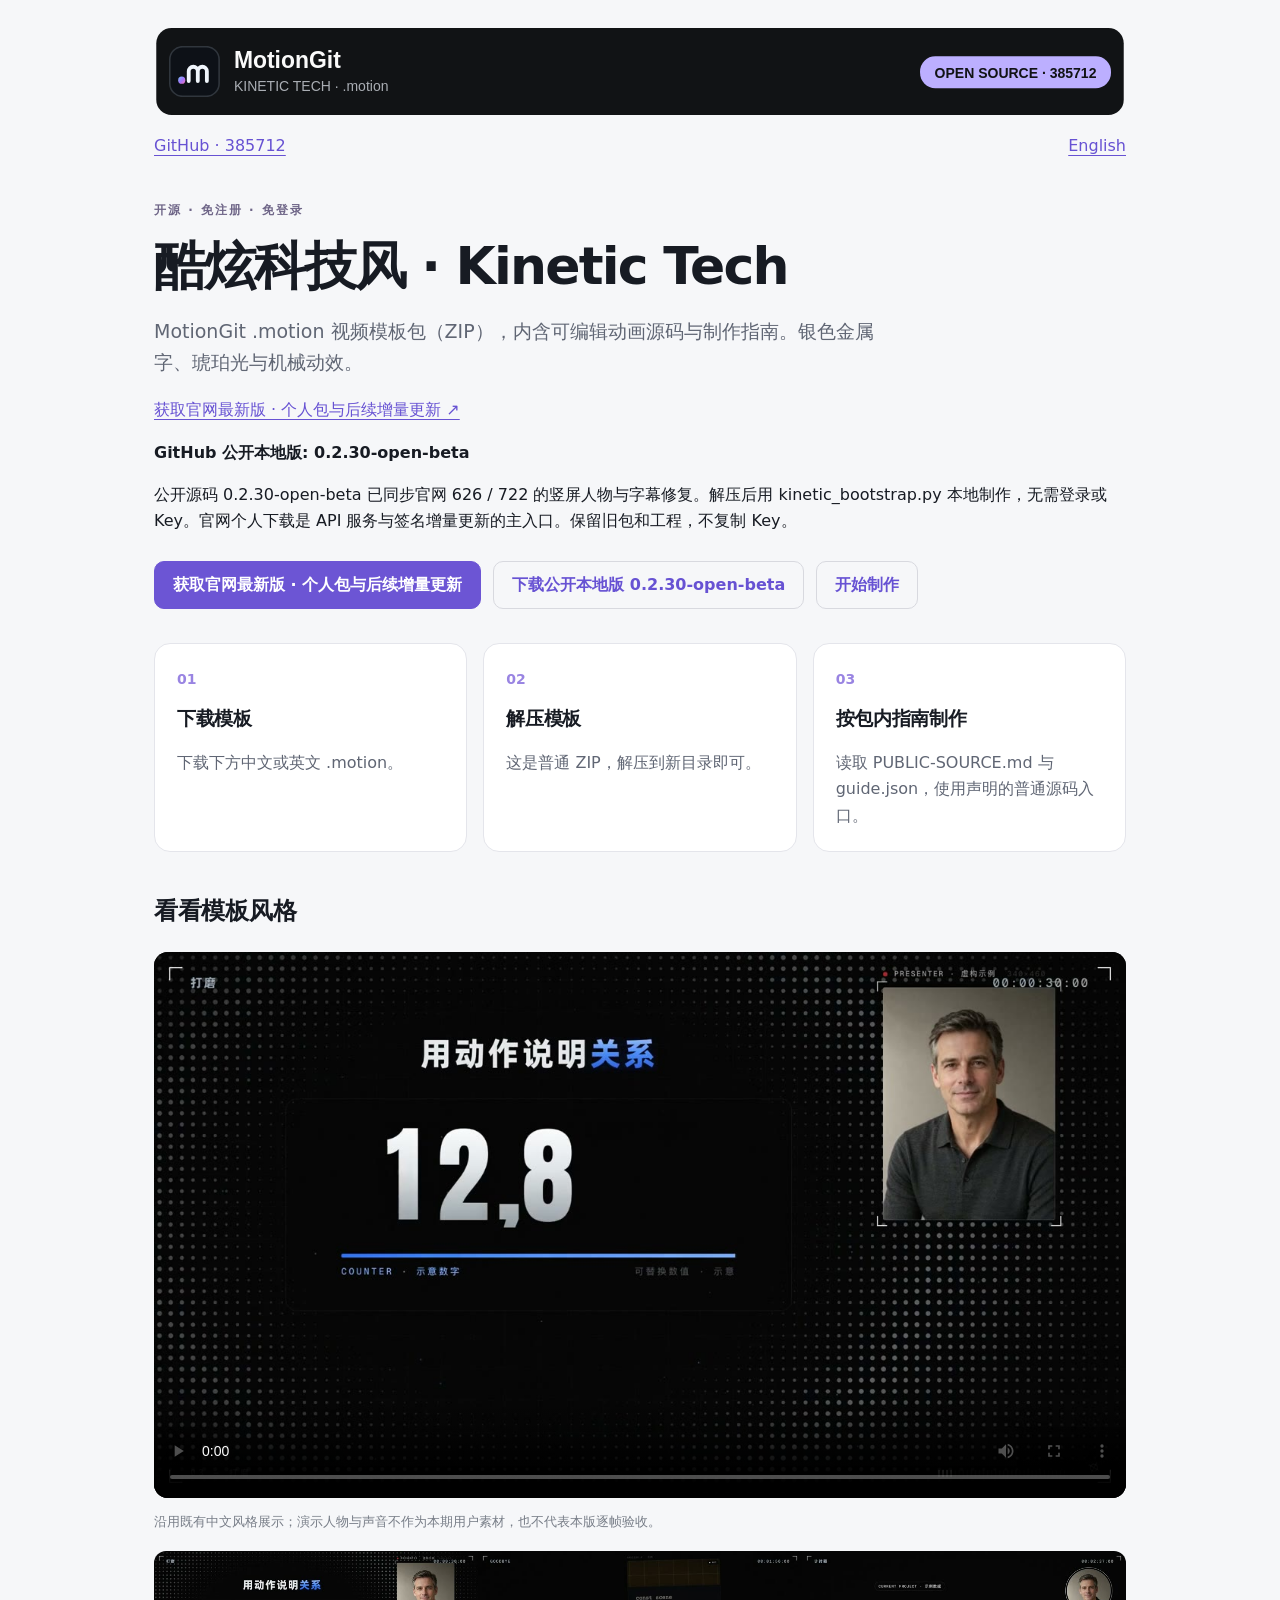
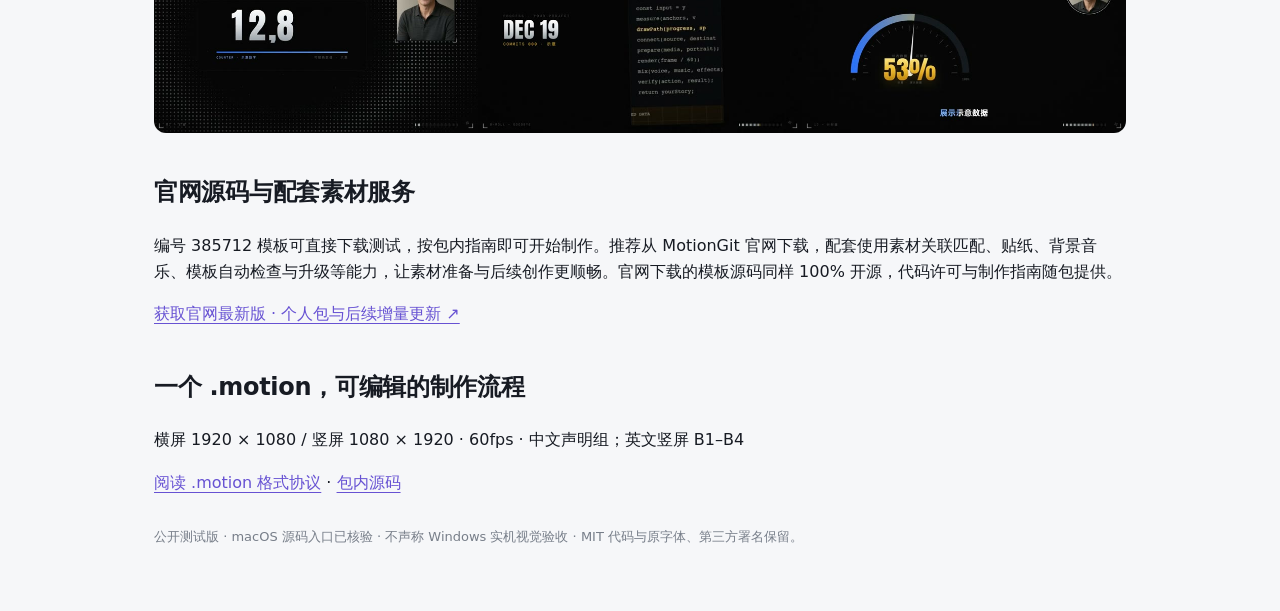
==== commit 5409f8dd: "Sync public Kinetic Tech source to portrait caption release 0.2.30" ====
--- a/index.html
+++ b/index.html
@@ -1,3 +1,3 @@
 <!doctype html><html lang="zh"><head><meta charset="utf-8"><meta name="viewport" content="width=device-width,initial-scale=1"><title>酷炫科技风 · Kinetic Tech · MotionGit</title><style>
 :root{color-scheme:light dark}*{box-sizing:border-box}body{margin:0;background:#f6f7f9;color:#171b23;font:16px/1.65 system-ui,sans-serif}main{max-width:1020px;margin:auto;padding:28px 24px 64px}header img{width:100%;display:block}nav{display:flex;justify-content:space-between;margin:18px 0 42px}a{color:#6752d3;text-underline-offset:4px}h1{font-size:clamp(32px,5vw,52px);line-height:1.15;letter-spacing:-1.8px;margin:16px 0}.eyebrow{font-size:12px;letter-spacing:2px;color:#6f6688;font-weight:700}.lead{max-width:720px;color:#606674;font-size:19px}.actions{display:flex;gap:12px;flex-wrap:wrap;margin:26px 0 34px}.button{border:1px solid #d8d9df;border-radius:10px;padding:10px 18px;text-decoration:none;font-weight:650}.primary{background:#6c55d4;color:white;border-color:#6c55d4}.steps{display:grid;grid-template-columns:repeat(3,1fr);gap:16px}article,.note{background:white;border:1px solid #e4e5eb;border-radius:16px;padding:22px}article span{color:#9984e2;font:700 14px system-ui}article h2{font-size:19px;margin:10px 0}article p,.note p{color:#606674;margin-bottom:0}video{width:100%;aspect-ratio:16/9;object-fit:contain;border-radius:14px;background:#111;display:block}.composition{width:100%;border-radius:12px;display:block;margin:18px 0}section{margin-top:40px}h2{letter-spacing:-.3px}.caption{font-size:13px;color:#787e88}.note{margin-top:30px}footer{margin-top:30px;font-size:13px;color:#777e89}@media(max-width:700px){main{padding:16px 16px 40px}.steps{grid-template-columns:1fr}nav{margin-bottom:28px}}@media(prefers-color-scheme:dark){body{background:#0f1217;color:#f0f1f4}article,.note{background:#181c24;border-color:#2b303c}.lead,article p,.note p{color:#b0b5c2}a{color:#b9a6ff}.button{border-color:#383e4c}}
-</style></head><body><main><header><img src="assets/hero.svg" alt="MotionGit · Kinetic Tech"></header><nav><a href="https://github.com/motiontemplates/385712">GitHub · 385712</a><a href="en.html">English</a></nav><div class="eyebrow">开源 · 免注册 · 免登录</div><h1>酷炫科技风 · Kinetic Tech</h1><p class="lead">MotionGit .motion 视频模板包（ZIP），内含可编辑动画源码与制作指南。银色金属字、琥珀光与机械动效。</p><p><a href="https://motiongit.com/@adunext/385712">获取官网最新版 · 个人包与后续增量更新 ↗</a></p><p><strong>GitHub 公开本地版: 0.2.7-open-beta</strong></p><p>GitHub 公开本地版 0.2.7-open-beta 与官网个人版独立更新，重复下载本页文件不会升级到官网当前版。需要最新版时使用上方官网入口；已有个人包可沿用原 Key 增量更新，只有公开包时首次需从官网下载本人个人包。无需复制 Key，旧包和工程保留。</p><div class="actions"><a class="button primary" href="https://motiongit.com/@adunext/385712">获取官网最新版 · 个人包与后续增量更新</a><a class="button" href="https://motiontemplates.github.io/385712/downloads/kinetic-tech-zh.motion">下载公开本地版 0.2.7-open-beta</a><a class="button" href="https://github.com/motiontemplates/385712#开始制作">开始制作</a></div><div class="steps"><article><span>01</span><h2>下载模板</h2><p>下载下方中文或英文 .motion。</p></article><article><span>02</span><h2>解压模板</h2><p>这是普通 ZIP，解压到新目录即可。</p></article><article><span>03</span><h2>按包内指南制作</h2><p>读取包内 README，沿用已经跑通的模板制作流程。</p></article></div><section id="demo"><h2>看看模板风格</h2><video controls preload="metadata" poster="assets/poster.jpg" src="assets/demo.mp4"></video><p class="caption">中文 Demo 精选片段。演示人物与声音不作为用户素材打入模板包。</p><img class="composition" src="assets/compositions.jpg" alt="Kinetic Tech compositions"></section><section><h2>官网源码与配套素材服务</h2><p>编号 385712 模板可直接下载测试，按包内指南即可开始制作。推荐从 MotionGit 官网下载，配套使用素材关联匹配、贴纸、背景音乐、模板自动检查与升级等能力，让素材准备与后续创作更顺畅。官网下载的模板源码同样 100% 开源，代码许可与制作指南随包提供。</p><p><a href="https://motiongit.com/@adunext/385712">获取官网最新版 · 个人包与后续增量更新 ↗</a></p></section><section><h2>一个 .motion，可编辑的制作流程</h2><p>1920 × 1080 · 60fps · 横屏 · 23 个原生单元与四组灵活表达</p><a href="https://motiongit.com/spec">阅读 .motion 格式协议</a> · <a href="https://github.com/motiontemplates/385712/tree/main/template">包内源码</a></section><footer>公开测试版 · 已实测 macOS · 竖屏与 Windows/Linux 待验证 · 代码采用 MIT，字体和品牌另有许可。公开包中文字体与 Demo 略有差别。</footer></main></body></html>+</style></head><body><main><header><img src="assets/hero.svg" alt="MotionGit · Kinetic Tech"></header><nav><a href="https://github.com/motiontemplates/385712">GitHub · 385712</a><a href="en.html">English</a></nav><div class="eyebrow">开源 · 免注册 · 免登录</div><h1>酷炫科技风 · Kinetic Tech</h1><p class="lead">MotionGit .motion 视频模板包（ZIP），内含可编辑动画源码与制作指南。银色金属字、琥珀光与机械动效。</p><p><a href="https://motiongit.com/@adunext/385712">获取官网最新版 · 个人包与后续增量更新 ↗</a></p><p><strong>GitHub 公开本地版: 0.2.30-open-beta</strong></p><p>公开源码 0.2.30-open-beta 已同步官网 626 / 722 的竖屏人物与字幕修复。解压后用 kinetic_bootstrap.py 本地制作，无需登录或 Key。官网个人下载是 API 服务与签名增量更新的主入口。保留旧包和工程，不复制 Key。</p><div class="actions"><a class="button primary" href="https://motiongit.com/@adunext/385712">获取官网最新版 · 个人包与后续增量更新</a><a class="button" href="https://motiontemplates.github.io/385712/downloads/kinetic-tech-zh.motion">下载公开本地版 0.2.30-open-beta</a><a class="button" href="https://github.com/motiontemplates/385712#开始制作">开始制作</a></div><div class="steps"><article><span>01</span><h2>下载模板</h2><p>下载下方中文或英文 .motion。</p></article><article><span>02</span><h2>解压模板</h2><p>这是普通 ZIP，解压到新目录即可。</p></article><article><span>03</span><h2>按包内指南制作</h2><p>读取 PUBLIC-SOURCE.md 与 guide.json，使用声明的普通源码入口。</p></article></div><section id="demo"><h2>看看模板风格</h2><video controls preload="metadata" poster="assets/poster.jpg" src="assets/demo.mp4"></video><p class="caption">沿用既有中文风格展示；演示人物与声音不作为本期用户素材，也不代表本版逐帧验收。</p><img class="composition" src="assets/compositions.jpg" alt="Kinetic Tech compositions"></section><section><h2>官网源码与配套素材服务</h2><p>编号 385712 模板可直接下载测试，按包内指南即可开始制作。推荐从 MotionGit 官网下载，配套使用素材关联匹配、贴纸、背景音乐、模板自动检查与升级等能力，让素材准备与后续创作更顺畅。官网下载的模板源码同样 100% 开源，代码许可与制作指南随包提供。</p><p><a href="https://motiongit.com/@adunext/385712">获取官网最新版 · 个人包与后续增量更新 ↗</a></p></section><section><h2>一个 .motion，可编辑的制作流程</h2><p>横屏 1920 × 1080 / 竖屏 1080 × 1920 · 60fps · 中文声明组；英文竖屏 B1–B4</p><a href="https://motiongit.com/spec">阅读 .motion 格式协议</a> · <a href="https://github.com/motiontemplates/385712/tree/main/template">包内源码</a></section><footer>公开测试版 · macOS 源码入口已核验 · 不声称 Windows 实机视觉验收 · MIT 代码与原字体、第三方署名保留。</footer></main></body></html>
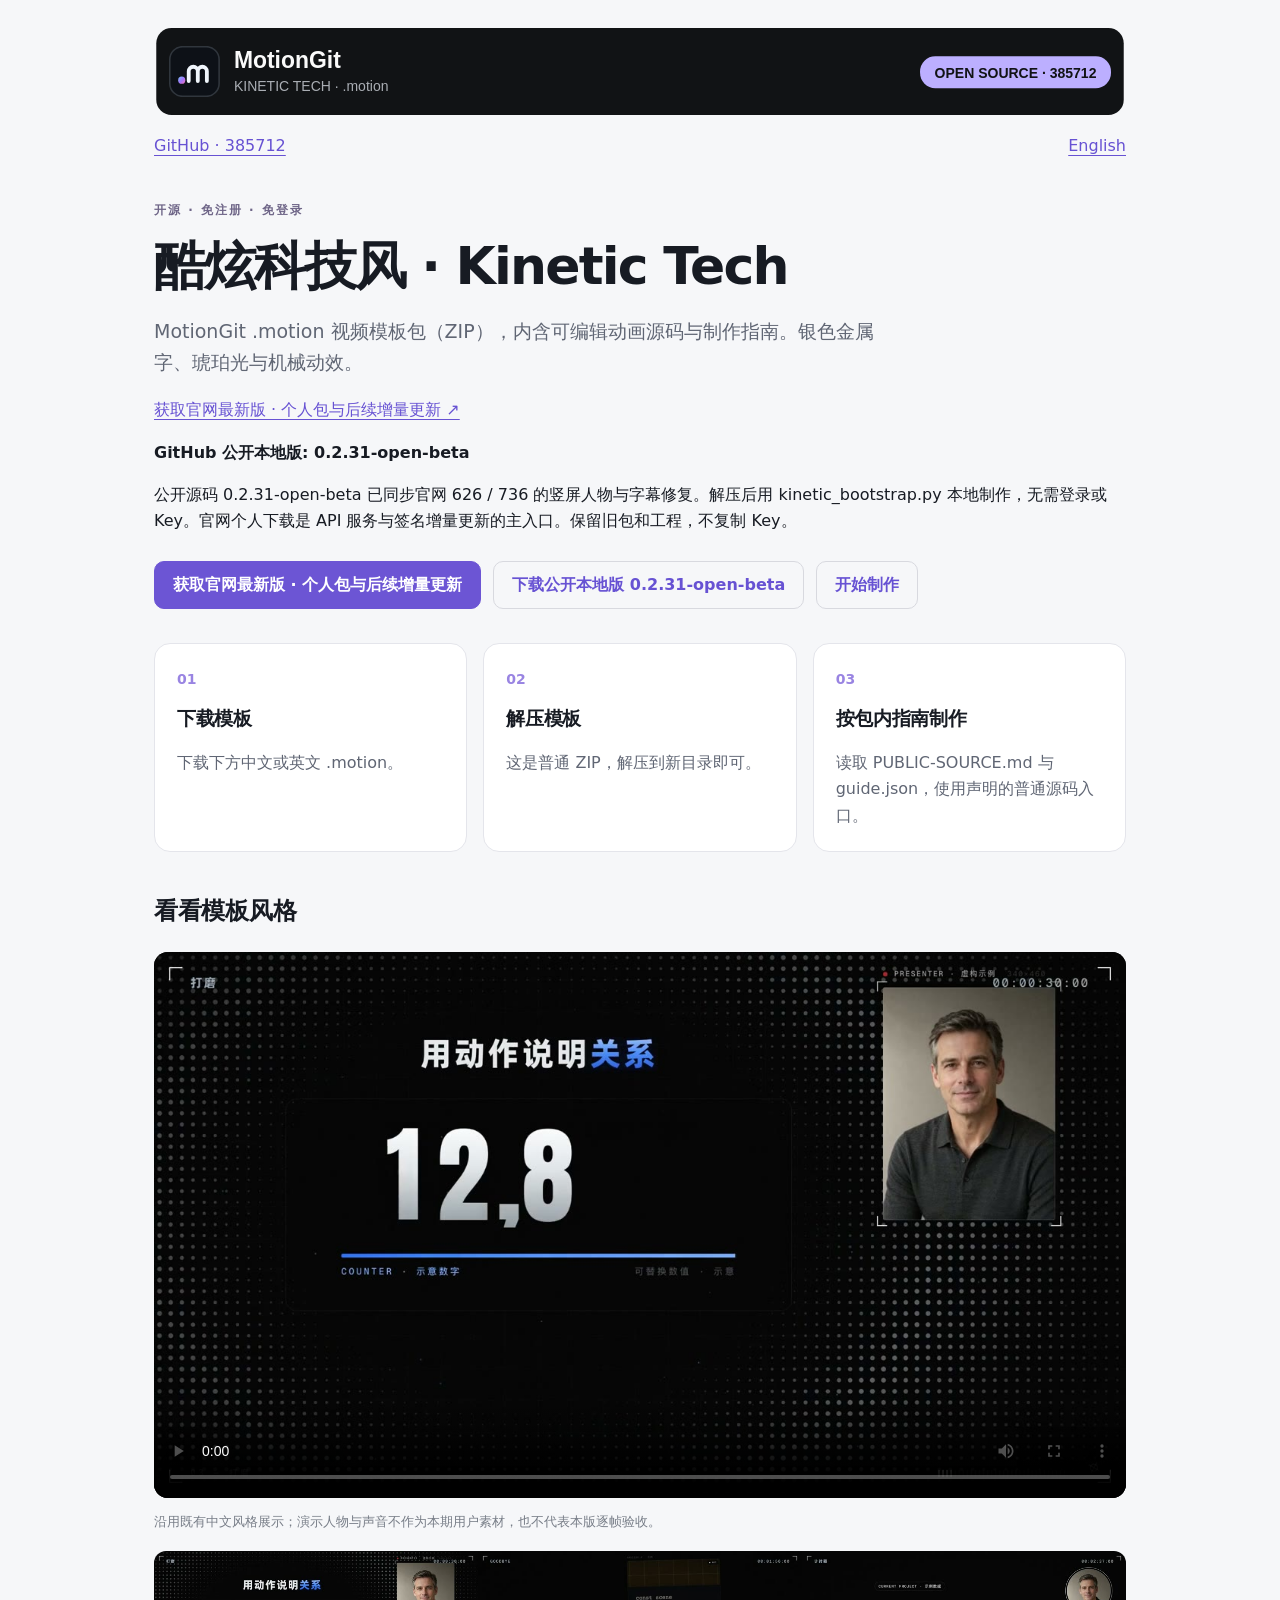
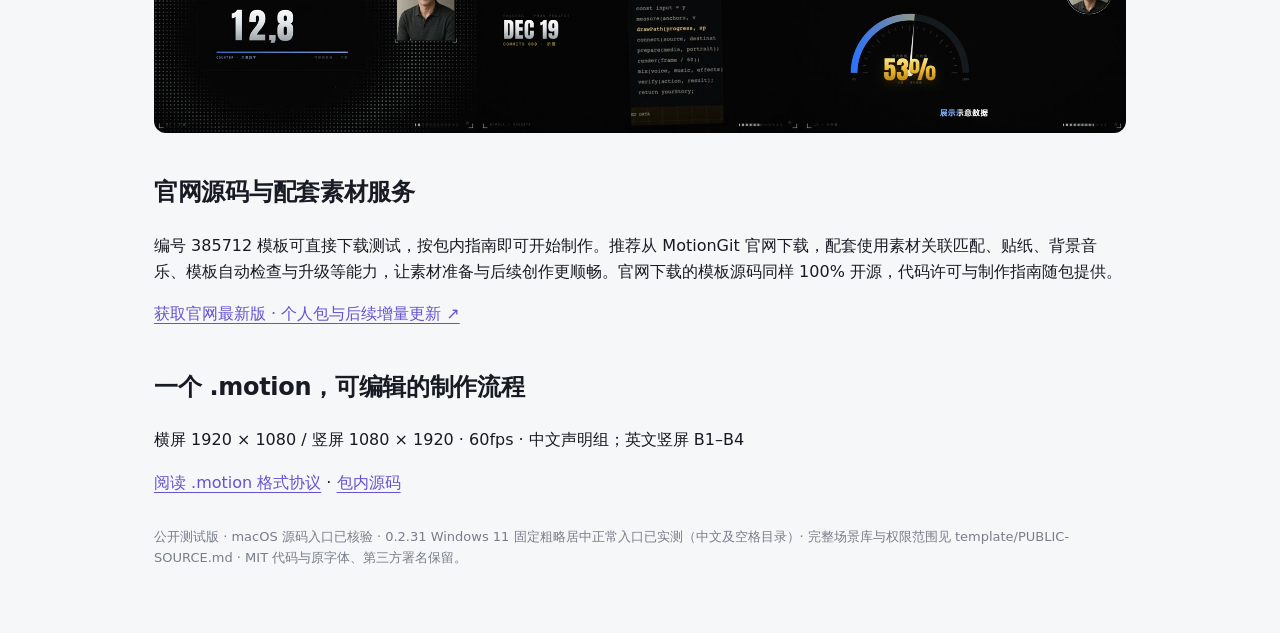
==== commit 52fb4a51: "Sync public Kinetic Tech 0.2.31 face centering and Windows docs" ====
--- a/index.html
+++ b/index.html
@@ -1,3 +1,3 @@
 <!doctype html><html lang="zh"><head><meta charset="utf-8"><meta name="viewport" content="width=device-width,initial-scale=1"><title>酷炫科技风 · Kinetic Tech · MotionGit</title><style>
 :root{color-scheme:light dark}*{box-sizing:border-box}body{margin:0;background:#f6f7f9;color:#171b23;font:16px/1.65 system-ui,sans-serif}main{max-width:1020px;margin:auto;padding:28px 24px 64px}header img{width:100%;display:block}nav{display:flex;justify-content:space-between;margin:18px 0 42px}a{color:#6752d3;text-underline-offset:4px}h1{font-size:clamp(32px,5vw,52px);line-height:1.15;letter-spacing:-1.8px;margin:16px 0}.eyebrow{font-size:12px;letter-spacing:2px;color:#6f6688;font-weight:700}.lead{max-width:720px;color:#606674;font-size:19px}.actions{display:flex;gap:12px;flex-wrap:wrap;margin:26px 0 34px}.button{border:1px solid #d8d9df;border-radius:10px;padding:10px 18px;text-decoration:none;font-weight:650}.primary{background:#6c55d4;color:white;border-color:#6c55d4}.steps{display:grid;grid-template-columns:repeat(3,1fr);gap:16px}article,.note{background:white;border:1px solid #e4e5eb;border-radius:16px;padding:22px}article span{color:#9984e2;font:700 14px system-ui}article h2{font-size:19px;margin:10px 0}article p,.note p{color:#606674;margin-bottom:0}video{width:100%;aspect-ratio:16/9;object-fit:contain;border-radius:14px;background:#111;display:block}.composition{width:100%;border-radius:12px;display:block;margin:18px 0}section{margin-top:40px}h2{letter-spacing:-.3px}.caption{font-size:13px;color:#787e88}.note{margin-top:30px}footer{margin-top:30px;font-size:13px;color:#777e89}@media(max-width:700px){main{padding:16px 16px 40px}.steps{grid-template-columns:1fr}nav{margin-bottom:28px}}@media(prefers-color-scheme:dark){body{background:#0f1217;color:#f0f1f4}article,.note{background:#181c24;border-color:#2b303c}.lead,article p,.note p{color:#b0b5c2}a{color:#b9a6ff}.button{border-color:#383e4c}}
-</style></head><body><main><header><img src="assets/hero.svg" alt="MotionGit · Kinetic Tech"></header><nav><a href="https://github.com/motiontemplates/385712">GitHub · 385712</a><a href="en.html">English</a></nav><div class="eyebrow">开源 · 免注册 · 免登录</div><h1>酷炫科技风 · Kinetic Tech</h1><p class="lead">MotionGit .motion 视频模板包（ZIP），内含可编辑动画源码与制作指南。银色金属字、琥珀光与机械动效。</p><p><a href="https://motiongit.com/@adunext/385712">获取官网最新版 · 个人包与后续增量更新 ↗</a></p><p><strong>GitHub 公开本地版: 0.2.30-open-beta</strong></p><p>公开源码 0.2.30-open-beta 已同步官网 626 / 722 的竖屏人物与字幕修复。解压后用 kinetic_bootstrap.py 本地制作，无需登录或 Key。官网个人下载是 API 服务与签名增量更新的主入口。保留旧包和工程，不复制 Key。</p><div class="actions"><a class="button primary" href="https://motiongit.com/@adunext/385712">获取官网最新版 · 个人包与后续增量更新</a><a class="button" href="https://motiontemplates.github.io/385712/downloads/kinetic-tech-zh.motion">下载公开本地版 0.2.30-open-beta</a><a class="button" href="https://github.com/motiontemplates/385712#开始制作">开始制作</a></div><div class="steps"><article><span>01</span><h2>下载模板</h2><p>下载下方中文或英文 .motion。</p></article><article><span>02</span><h2>解压模板</h2><p>这是普通 ZIP，解压到新目录即可。</p></article><article><span>03</span><h2>按包内指南制作</h2><p>读取 PUBLIC-SOURCE.md 与 guide.json，使用声明的普通源码入口。</p></article></div><section id="demo"><h2>看看模板风格</h2><video controls preload="metadata" poster="assets/poster.jpg" src="assets/demo.mp4"></video><p class="caption">沿用既有中文风格展示；演示人物与声音不作为本期用户素材，也不代表本版逐帧验收。</p><img class="composition" src="assets/compositions.jpg" alt="Kinetic Tech compositions"></section><section><h2>官网源码与配套素材服务</h2><p>编号 385712 模板可直接下载测试，按包内指南即可开始制作。推荐从 MotionGit 官网下载，配套使用素材关联匹配、贴纸、背景音乐、模板自动检查与升级等能力，让素材准备与后续创作更顺畅。官网下载的模板源码同样 100% 开源，代码许可与制作指南随包提供。</p><p><a href="https://motiongit.com/@adunext/385712">获取官网最新版 · 个人包与后续增量更新 ↗</a></p></section><section><h2>一个 .motion，可编辑的制作流程</h2><p>横屏 1920 × 1080 / 竖屏 1080 × 1920 · 60fps · 中文声明组；英文竖屏 B1–B4</p><a href="https://motiongit.com/spec">阅读 .motion 格式协议</a> · <a href="https://github.com/motiontemplates/385712/tree/main/template">包内源码</a></section><footer>公开测试版 · macOS 源码入口已核验 · 不声称 Windows 实机视觉验收 · MIT 代码与原字体、第三方署名保留。</footer></main></body></html>+</style></head><body><main><header><img src="assets/hero.svg" alt="MotionGit · Kinetic Tech"></header><nav><a href="https://github.com/motiontemplates/385712">GitHub · 385712</a><a href="en.html">English</a></nav><div class="eyebrow">开源 · 免注册 · 免登录</div><h1>酷炫科技风 · Kinetic Tech</h1><p class="lead">MotionGit .motion 视频模板包（ZIP），内含可编辑动画源码与制作指南。银色金属字、琥珀光与机械动效。</p><p><a href="https://motiongit.com/@adunext/385712">获取官网最新版 · 个人包与后续增量更新 ↗</a></p><p><strong>GitHub 公开本地版: 0.2.31-open-beta</strong></p><p>公开源码 0.2.31-open-beta 已同步官网 626 / 736 的竖屏人物与字幕修复。解压后用 kinetic_bootstrap.py 本地制作，无需登录或 Key。官网个人下载是 API 服务与签名增量更新的主入口。保留旧包和工程，不复制 Key。</p><div class="actions"><a class="button primary" href="https://motiongit.com/@adunext/385712">获取官网最新版 · 个人包与后续增量更新</a><a class="button" href="https://motiontemplates.github.io/385712/downloads/kinetic-tech-zh.motion">下载公开本地版 0.2.31-open-beta</a><a class="button" href="https://github.com/motiontemplates/385712#开始制作">开始制作</a></div><div class="steps"><article><span>01</span><h2>下载模板</h2><p>下载下方中文或英文 .motion。</p></article><article><span>02</span><h2>解压模板</h2><p>这是普通 ZIP，解压到新目录即可。</p></article><article><span>03</span><h2>按包内指南制作</h2><p>读取 PUBLIC-SOURCE.md 与 guide.json，使用声明的普通源码入口。</p></article></div><section id="demo"><h2>看看模板风格</h2><video controls preload="metadata" poster="assets/poster.jpg" src="assets/demo.mp4"></video><p class="caption">沿用既有中文风格展示；演示人物与声音不作为本期用户素材，也不代表本版逐帧验收。</p><img class="composition" src="assets/compositions.jpg" alt="Kinetic Tech compositions"></section><section><h2>官网源码与配套素材服务</h2><p>编号 385712 模板可直接下载测试，按包内指南即可开始制作。推荐从 MotionGit 官网下载，配套使用素材关联匹配、贴纸、背景音乐、模板自动检查与升级等能力，让素材准备与后续创作更顺畅。官网下载的模板源码同样 100% 开源，代码许可与制作指南随包提供。</p><p><a href="https://motiongit.com/@adunext/385712">获取官网最新版 · 个人包与后续增量更新 ↗</a></p></section><section><h2>一个 .motion，可编辑的制作流程</h2><p>横屏 1920 × 1080 / 竖屏 1080 × 1920 · 60fps · 中文声明组；英文竖屏 B1–B4</p><a href="https://motiongit.com/spec">阅读 .motion 格式协议</a> · <a href="https://github.com/motiontemplates/385712/tree/main/template">包内源码</a></section><footer>公开测试版 · macOS 源码入口已核验 · 0.2.31 Windows 11 固定粗略居中正常入口已实测（中文及空格目录）· 完整场景库与权限范围见 template/PUBLIC-SOURCE.md · MIT 代码与原字体、第三方署名保留。</footer></main></body></html>
